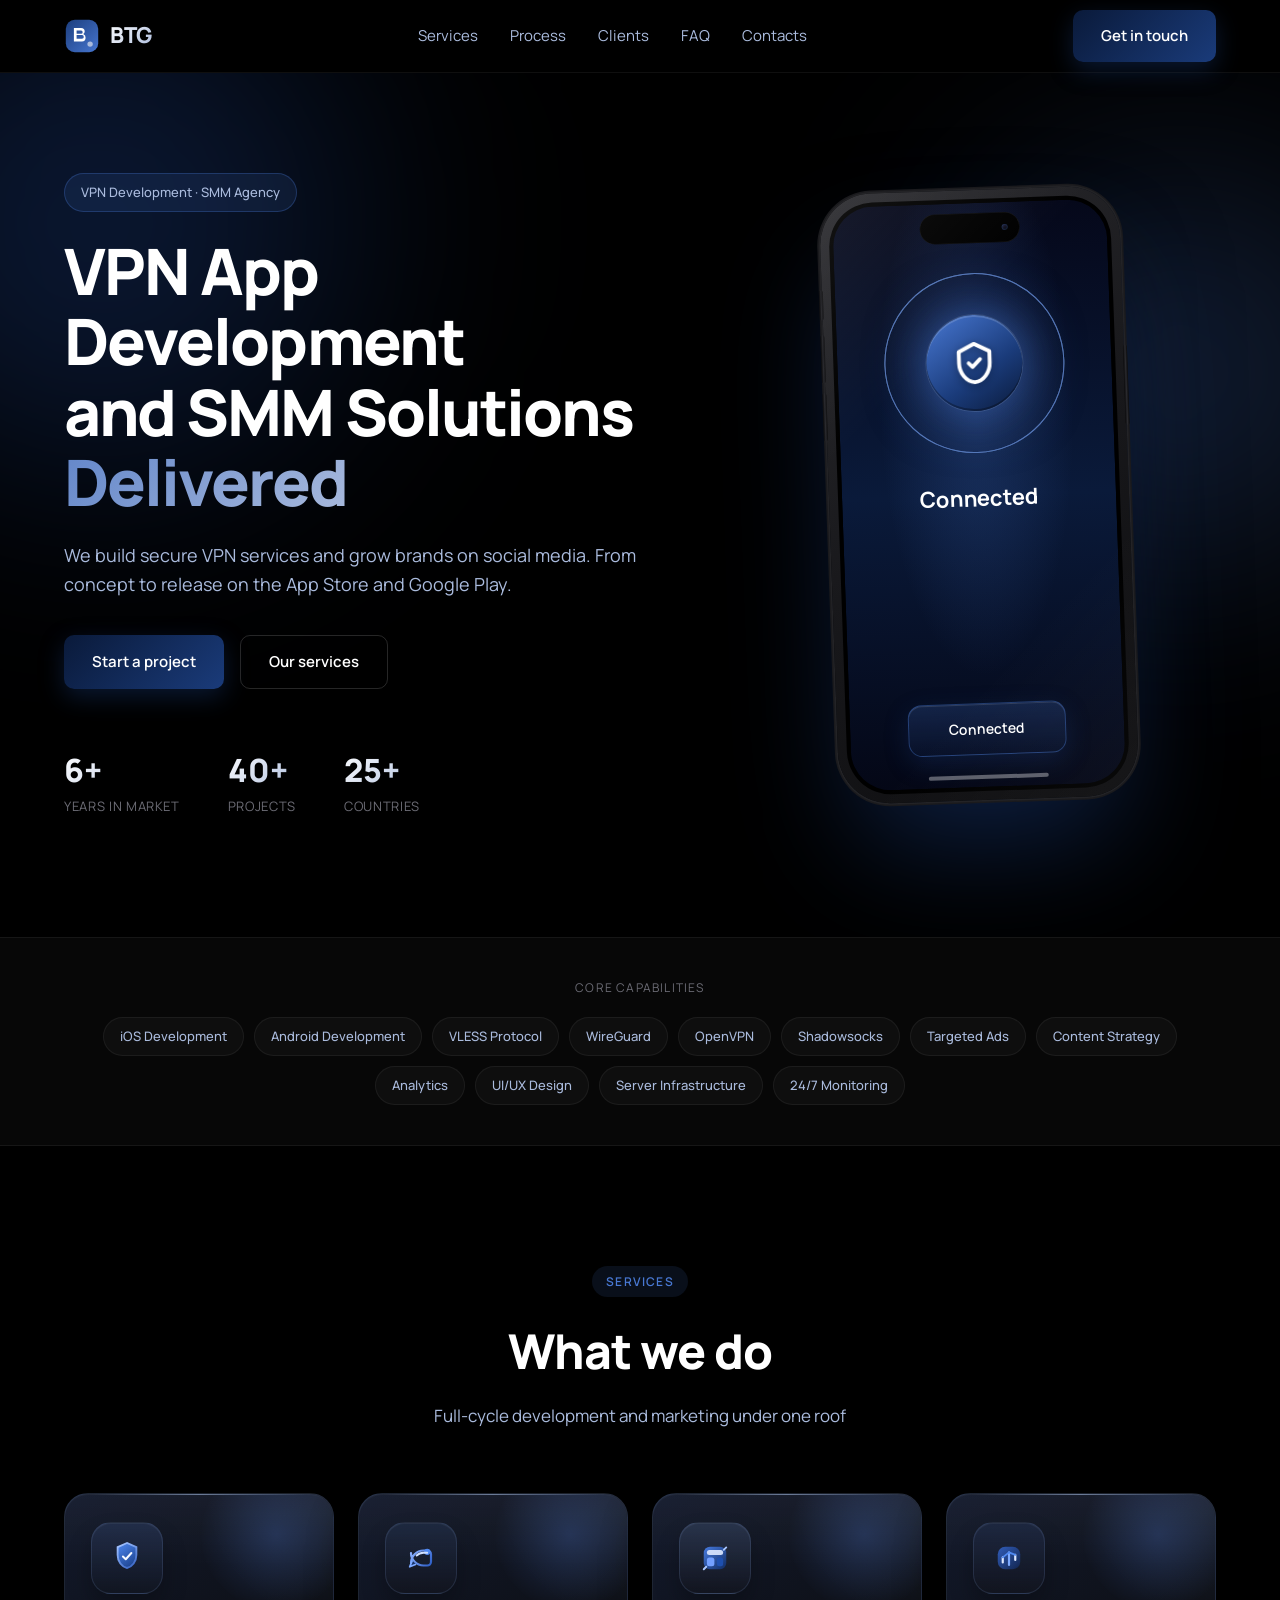
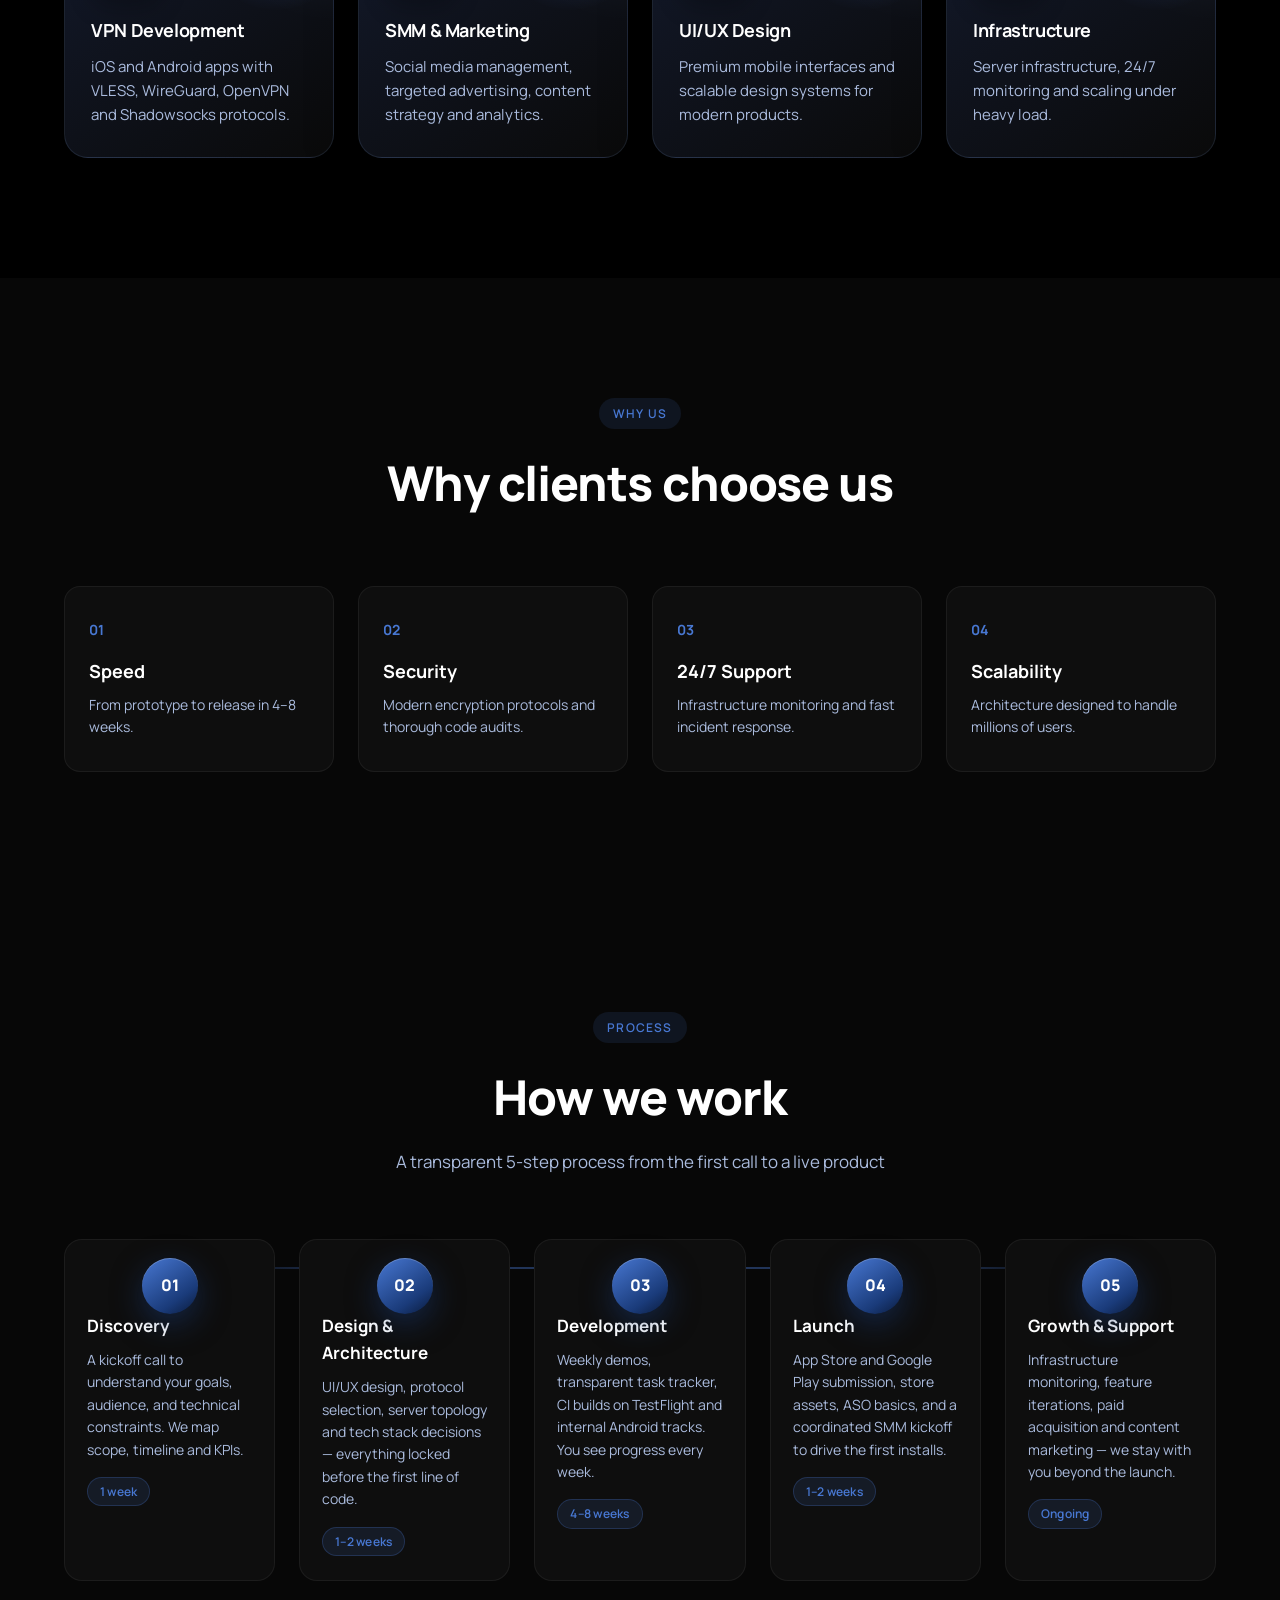
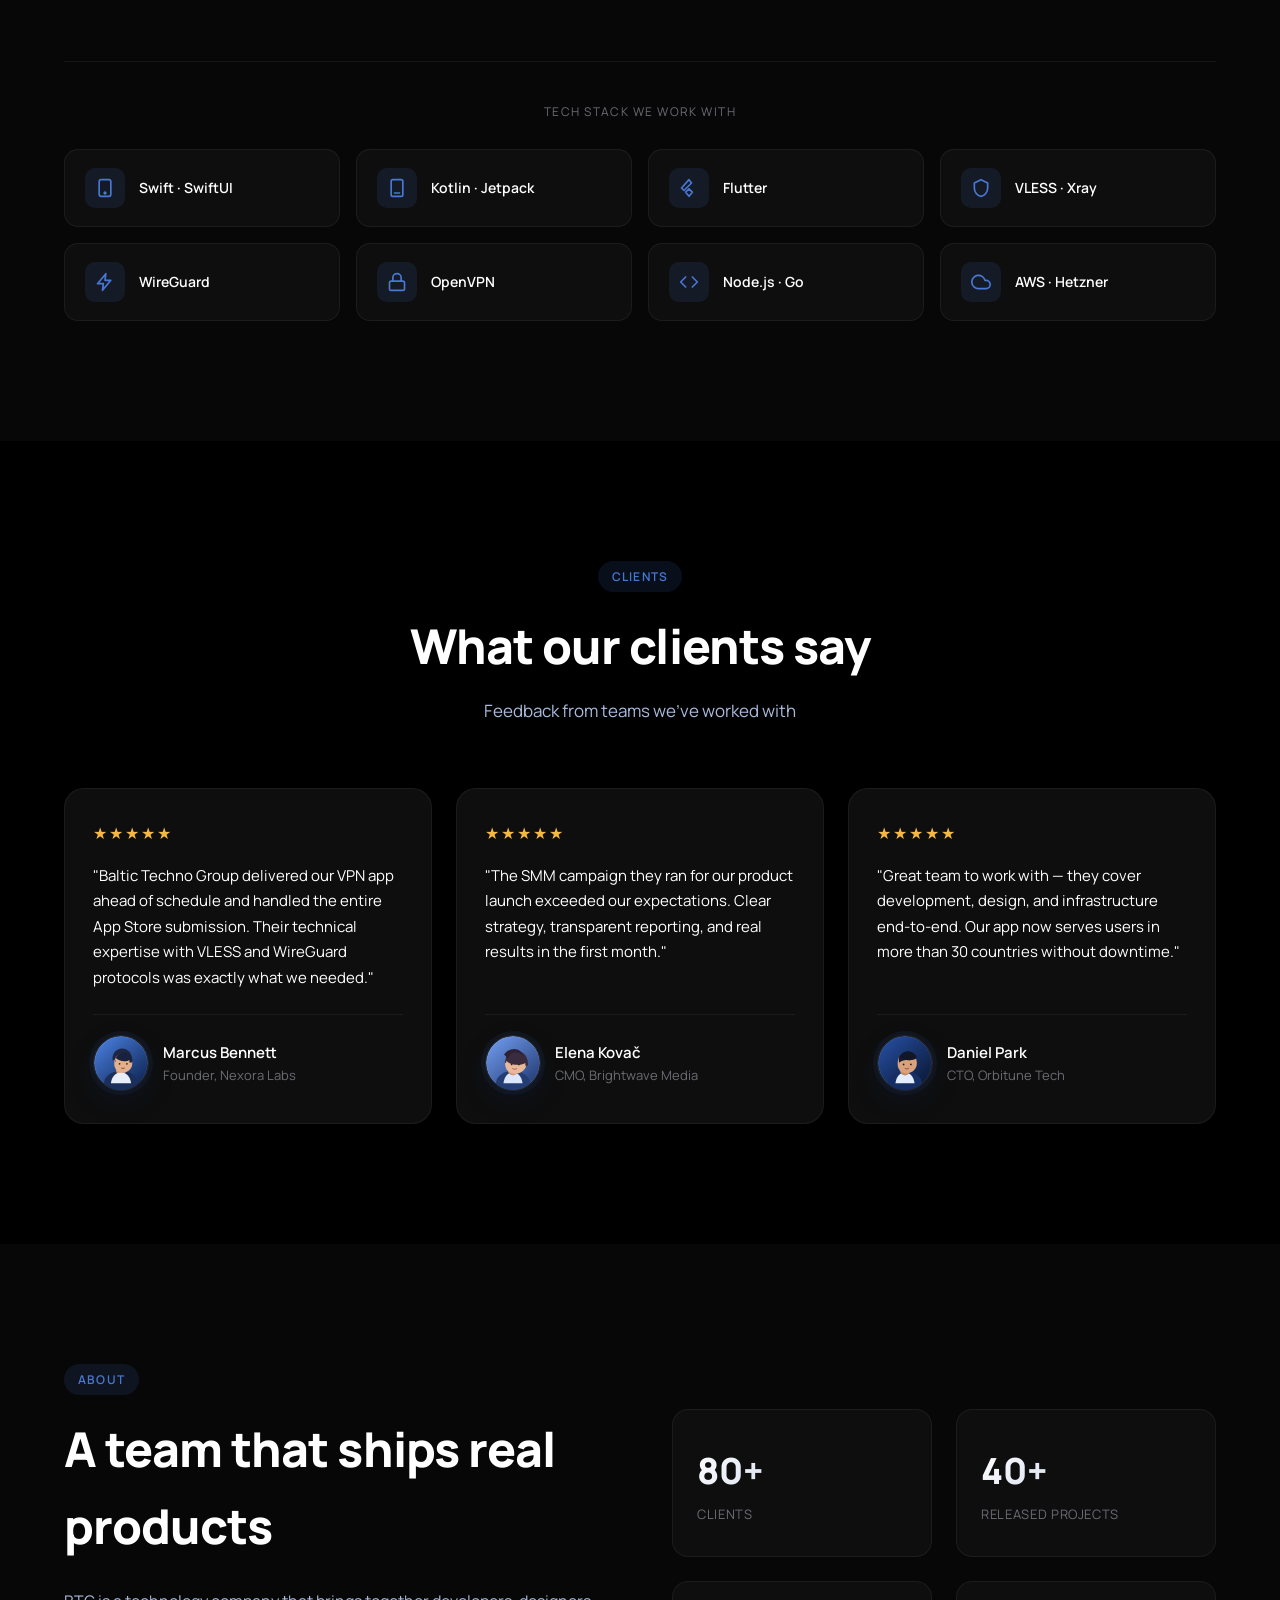
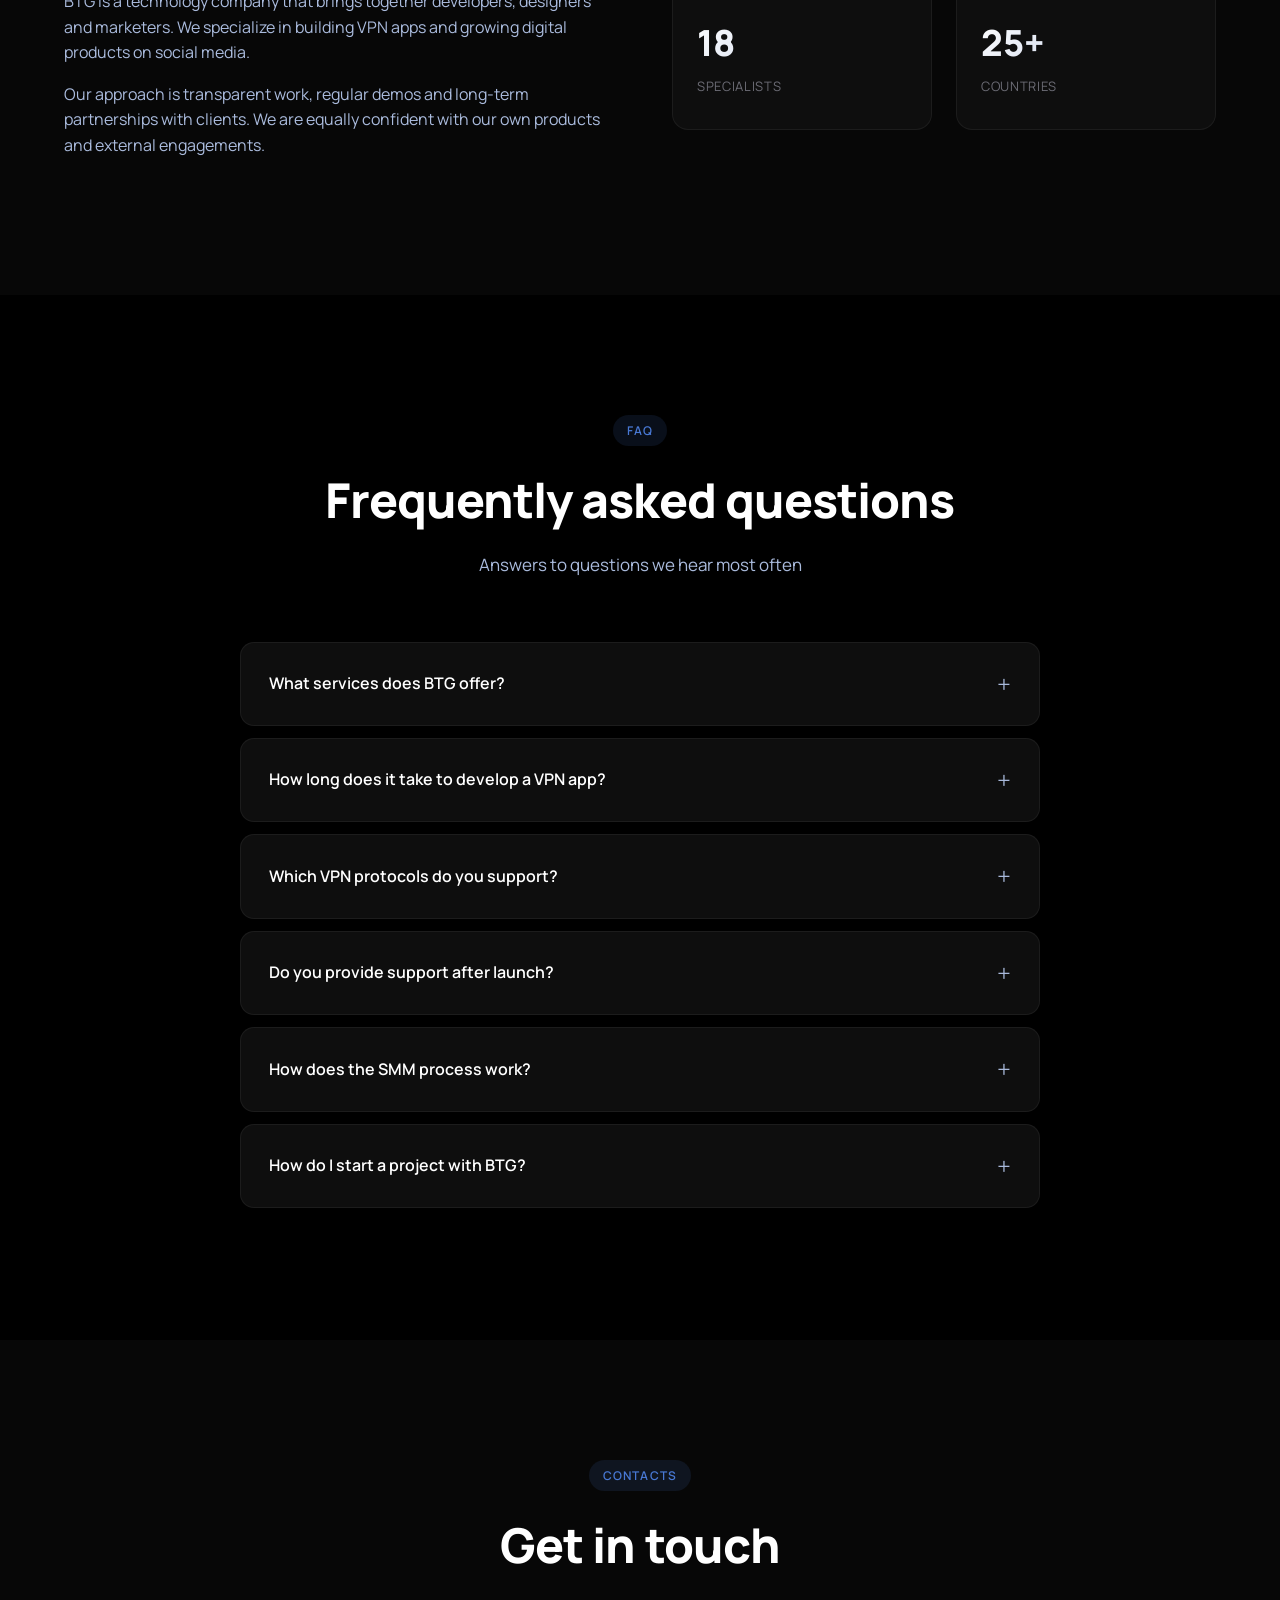
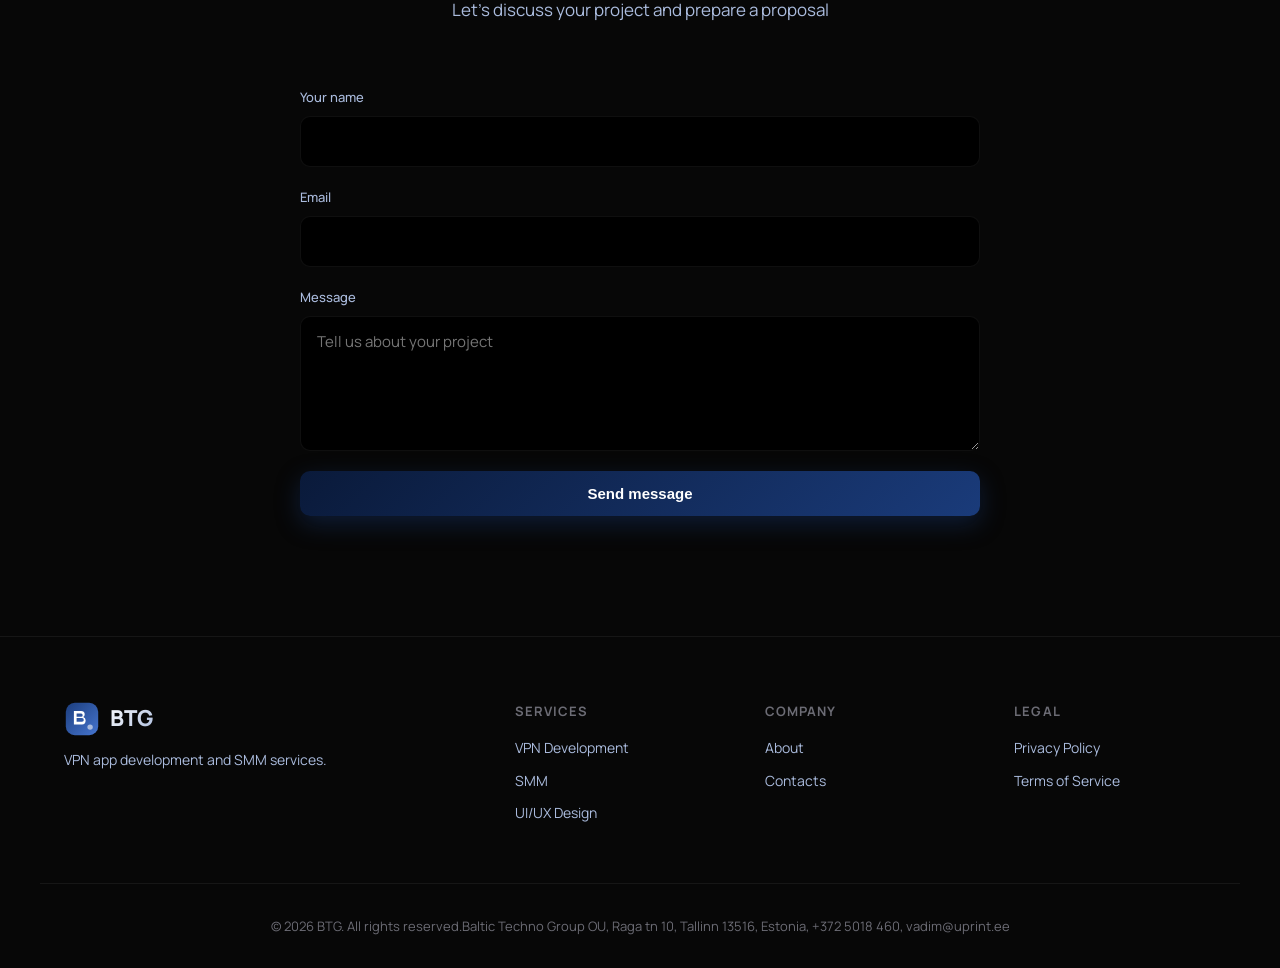
==== index.html @ 3e9b9224 "init" ====
<!DOCTYPE html>
<html lang="en">
<head>
  <meta charset="UTF-8" />
  <meta name="viewport" content="width=device-width, initial-scale=1.0" />
  <meta name="description" content="Baltic Techno Group — VPN app development for iOS and Android, SMM and social media marketing. Full-cycle development from idea to App Store release." />
  <meta name="keywords" content="Baltic Techno Group, BTG, VPN development, SMM agency, mobile apps, iOS, Android, social media marketing" />
  <meta property="og:title" content="Baltic Techno Group — VPN Development & SMM Agency" />
  <meta property="og:description" content="We build secure VPN apps and grow brands on social media." />
  <meta property="og:type" content="website" />
  <title>Baltic Techno Group — VPN Development & SMM Agency</title>
  <link rel="preconnect" href="https://fonts.googleapis.com" />
  <link rel="preconnect" href="https://fonts.gstatic.com" crossorigin />
  <link href="https://fonts.googleapis.com/css2?family=Manrope:wght@400;500;600;700;800&display=swap" rel="stylesheet" />
  <link rel="stylesheet" href="styles.css" />
  <link rel="icon" type="image/svg+xml" href="data:image/svg+xml,%3Csvg xmlns='http://www.w3.org/2000/svg' viewBox='0 0 40 40'%3E%3Cdefs%3E%3ClinearGradient id='g' x1='0' y1='0' x2='40' y2='40' gradientUnits='userSpaceOnUse'%3E%3Cstop offset='0' stop-color='%231A3B7A'/%3E%3Cstop offset='1' stop-color='%234878D3'/%3E%3C/linearGradient%3E%3C/defs%3E%3Crect x='2' y='2' width='36' height='36' rx='10' fill='url(%23g)'/%3E%3Cpath d='M11 11h8a4 4 0 0 1 4 4 3.5 3.5 0 0 1-1.6 2.9A4 4 0 0 1 24 22a4 4 0 0 1-4 4h-9V11zm3 3v3.5h5a1.75 1.75 0 0 0 0-3.5h-5zm0 6.5V23h6a2 2 0 0 0 0-4h-6z' fill='%23fff'/%3E%3Ccircle cx='29' cy='29' r='3' fill='%23AABBDD'/%3E%3C/svg%3E" />
</head>
<body>
  <header class="nav">
    <div class="container nav__inner">
      <a href="#" class="nav__logo">
        <svg class="logo" viewBox="0 0 40 40" fill="none" xmlns="http://www.w3.org/2000/svg">
          <defs>
            <linearGradient id="logoGrad" x1="0" y1="0" x2="40" y2="40" gradientUnits="userSpaceOnUse">
              <stop offset="0" stop-color="#1A3B7A"/>
              <stop offset="1" stop-color="#4878D3"/>
            </linearGradient>
          </defs>
          <rect x="2" y="2" width="36" height="36" rx="10" fill="url(#logoGrad)"/>
          <path d="M11 11h8a4 4 0 0 1 4 4 3.5 3.5 0 0 1-1.6 2.9A4 4 0 0 1 24 22a4 4 0 0 1-4 4h-9V11zm3 3v3.5h5a1.75 1.75 0 0 0 0-3.5h-5zm0 6.5V23h6a2 2 0 0 0 0-4h-6z" fill="#fff"/>
          <circle cx="29" cy="29" r="3" fill="#AABBDD"/>
        </svg>
        <span>BTG</span>
      </a>
      <nav class="nav__menu">
        <a href="#services">Services</a>
        <a href="#process">Process</a>
        <a href="#testimonials">Clients</a>
        <a href="#faq">FAQ</a>
        <a href="#contacts">Contacts</a>
      </nav>
      <a href="#contacts" class="btn btn--gradient nav__cta">Get in touch</a>
      <button class="nav__burger" aria-label="Menu">
        <span></span><span></span><span></span>
      </button>
    </div>
  </header>

  <main>
    <section class="hero">
      <div class="hero__glow hero__glow--1"></div>
      <div class="hero__glow hero__glow--2"></div>
      <div class="container hero__inner">
        <div class="hero__content">
          <div class="hero__badge">VPN Development &middot; SMM Agency</div>
          <h1 class="hero__title">
            VPN App Development<br />
            and SMM Solutions <span class="gradient-text">Delivered</span>
          </h1>
          <p class="hero__subtitle">
            We build secure VPN services and grow brands on social media.
            From concept to release on the App Store and Google Play.
          </p>
          <div class="hero__actions">
            <a href="#contacts" class="btn btn--gradient">Start a project</a>
            <a href="#services" class="btn btn--outline">Our services</a>
          </div>
          <div class="hero__stats">
            <div class="stat"><div class="stat__num">6+</div><div class="stat__label">years in market</div></div>
            <div class="stat"><div class="stat__num">40+</div><div class="stat__label">projects</div></div>
            <div class="stat"><div class="stat__num">25+</div><div class="stat__label">countries</div></div>
          </div>
        </div>
        <div class="hero__visual">
          <div class="phone">
            <span class="phone__side phone__side--mute"></span>
            <span class="phone__side phone__side--vol phone__side--vol1"></span>
            <span class="phone__side phone__side--vol phone__side--vol2"></span>
            <span class="phone__side phone__side--power"></span>
            <div class="phone__frame">
              <div class="phone__screen">
                <div class="phone__island"></div>
                <div class="phone__app">
                  <div class="phone__pulse">
                    <div class="pulse pulse--1"></div>
                    <div class="pulse pulse--2"></div>
                    <div class="pulse pulse--3"></div>
                    <div class="phone__shield">
                      <svg viewBox="0 0 24 24" fill="none" stroke="currentColor" stroke-width="2" stroke-linecap="round" stroke-linejoin="round">
                        <path d="M12 2L4 6v6c0 5 3.5 9.5 8 10 4.5-.5 8-5 8-10V6l-8-4z"/>
                        <path d="M9 12l2 2 4-4"/>
                      </svg>
                    </div>
                  </div>
                  <div class="phone__label">Connected</div>
                  <div class="phone__btn">Connected</div>
                </div>
                <div class="phone__home"></div>
              </div>
            </div>
          </div>
        </div>
      </div>
    </section>

    <section class="capabilities">
      <div class="container">
        <div class="capabilities__label">Core capabilities</div>
        <div class="capabilities__list">
          <span>iOS Development</span>
          <span>Android Development</span>
          <span>VLESS Protocol</span>
          <span>WireGuard</span>
          <span>OpenVPN</span>
          <span>Shadowsocks</span>
          <span>Targeted Ads</span>
          <span>Content Strategy</span>
          <span>Analytics</span>
          <span>UI/UX Design</span>
          <span>Server Infrastructure</span>
          <span>24/7 Monitoring</span>
        </div>
      </div>
    </section>

    <section class="section" id="services">
      <div class="container">
        <div class="section__head">
          <div class="section__tag">Services</div>
          <h2 class="section__title">What we do</h2>
          <p class="section__sub">Full-cycle development and marketing under one roof</p>
        </div>
        <div class="grid grid--4">
          <article class="card card--vpn">
            <div class="card__glow"></div>
            <div class="card__icon">
              <svg viewBox="0 0 64 64" fill="none" xmlns="http://www.w3.org/2000/svg" aria-hidden="true">
                <path d="M32 8L17 14.5V27c0 10.8 6.5 19.1 15 21 8.5-1.9 15-10.2 15-21V14.5L32 8Z" fill="url(#vpnFill)"/>
                <path d="M32 8L17 14.5V27c0 10.8 6.5 19.1 15 21 8.5-1.9 15-10.2 15-21V14.5L32 8Z" stroke="url(#vpnStroke)" stroke-width="3"/>
                <path d="M25.5 29.5L30 34l9-10" stroke="#F4F8FF" stroke-width="3.2" stroke-linecap="round" stroke-linejoin="round"/>
                <defs>
                  <linearGradient id="vpnFill" x1="17" y1="8" x2="47" y2="48" gradientUnits="userSpaceOnUse">
                    <stop stop-color="#4F89F2"/>
                    <stop offset="1" stop-color="#173B83"/>
                  </linearGradient>
                  <linearGradient id="vpnStroke" x1="20" y1="12" x2="44" y2="44" gradientUnits="userSpaceOnUse">
                    <stop stop-color="#9FC0FF"/>
                    <stop offset="1" stop-color="#3C68C6"/>
                  </linearGradient>
                </defs>
              </svg>
            </div>
            <h3 class="card__title">VPN Development</h3>
            <p class="card__text">iOS and Android apps with VLESS, WireGuard, OpenVPN and Shadowsocks protocols.</p>
          </article>
          <article class="card card--marketing">
            <div class="card__glow"></div>
            <div class="card__icon">
              <svg viewBox="0 0 64 64" fill="none" xmlns="http://www.w3.org/2000/svg" aria-hidden="true">
                <path d="M16 40C16 28.95 24.95 20 36 20H42C45.31 20 48 22.69 48 26V38C48 41.31 45.31 44 42 44H36C24.95 44 16 35.05 16 24" stroke="url(#marketingStroke)" stroke-width="3.5" stroke-linecap="round"/>
                <path d="M18 36L14 46L24 42" fill="#18356B"/>
                <path d="M18 36L14 46L24 42" stroke="#7CA9FF" stroke-width="3" stroke-linejoin="round"/>
                <circle cx="42" cy="22" r="5" fill="#4F89F2"/>
                <path d="M25 28C28 25 31.5 23.5 36 23.5H42" stroke="#CFE0FF" stroke-width="3" stroke-linecap="round"/>
                <defs>
                  <linearGradient id="marketingStroke" x1="18" y1="20" x2="49" y2="42" gradientUnits="userSpaceOnUse">
                    <stop stop-color="#8BB1FF"/>
                    <stop offset="1" stop-color="#2D5EC7"/>
                  </linearGradient>
                </defs>
              </svg>
            </div>
            <h3 class="card__title">SMM & Marketing</h3>
            <p class="card__text">Social media management, targeted advertising, content strategy and analytics.</p>
          </article>
          <article class="card card--design">
            <div class="card__glow"></div>
            <div class="card__icon">
              <svg viewBox="0 0 64 64" fill="none" xmlns="http://www.w3.org/2000/svg" aria-hidden="true">
                <rect x="14" y="14" width="36" height="36" rx="10" fill="url(#designFrame)"/>
                <rect x="19" y="19" width="26" height="8" rx="4" fill="#DDE8FF" fill-opacity="0.9"/>
                <rect x="19" y="31" width="12" height="14" rx="4" fill="#73A0FF"/>
                <rect x="35" y="31" width="10" height="14" rx="4" fill="#1E4FAE"/>
                <path d="M46 19L50 15" stroke="#A9C7FF" stroke-width="3" stroke-linecap="round"/>
                <path d="M14 50L18 46" stroke="#A9C7FF" stroke-width="3" stroke-linecap="round"/>
                <defs>
                  <linearGradient id="designFrame" x1="14" y1="14" x2="50" y2="50" gradientUnits="userSpaceOnUse">
                    <stop stop-color="#477BE0"/>
                    <stop offset="1" stop-color="#102B61"/>
                  </linearGradient>
                </defs>
              </svg>
            </div>
            <h3 class="card__title">UI/UX Design</h3>
            <p class="card__text">Premium mobile interfaces and scalable design systems for modern products.</p>
          </article>
          <article class="card card--infra">
            <div class="card__glow"></div>
            <div class="card__icon">
              <svg viewBox="0 0 64 64" fill="none" xmlns="http://www.w3.org/2000/svg" aria-hidden="true">
                <rect x="14" y="14" width="36" height="36" rx="12" fill="url(#infraBg)"/>
                <path d="M22 39V31" stroke="#DDE8FF" stroke-width="3.5" stroke-linecap="round"/>
                <path d="M32 43V23" stroke="#7CA9FF" stroke-width="3.5" stroke-linecap="round"/>
                <path d="M42 35V27" stroke="#DDE8FF" stroke-width="3.5" stroke-linecap="round"/>
                <path d="M22 31L32 23L42 27" stroke="#4F89F2" stroke-width="3" stroke-linecap="round" stroke-linejoin="round"/>
                <defs>
                  <linearGradient id="infraBg" x1="14" y1="14" x2="50" y2="50" gradientUnits="userSpaceOnUse">
                    <stop stop-color="#315DBA"/>
                    <stop offset="1" stop-color="#12254F"/>
                  </linearGradient>
                </defs>
              </svg>
            </div>
            <h3 class="card__title">Infrastructure</h3>
            <p class="card__text">Server infrastructure, 24/7 monitoring and scaling under heavy load.</p>
          </article>
        </div>
      </div>
    </section>

    <section class="section section--alt" id="features">
      <div class="container">
        <div class="section__head">
          <div class="section__tag">Why us</div>
          <h2 class="section__title">Why clients choose us</h2>
        </div>
        <div class="grid grid--4">
          <div class="feature">
            <div class="feature__num">01</div>
            <h4>Speed</h4>
            <p>From prototype to release in 4–8 weeks.</p>
          </div>
          <div class="feature">
            <div class="feature__num">02</div>
            <h4>Security</h4>
            <p>Modern encryption protocols and thorough code audits.</p>
          </div>
          <div class="feature">
            <div class="feature__num">03</div>
            <h4>24/7 Support</h4>
            <p>Infrastructure monitoring and fast incident response.</p>
          </div>
          <div class="feature">
            <div class="feature__num">04</div>
            <h4>Scalability</h4>
            <p>Architecture designed to handle millions of users.</p>
          </div>
        </div>
      </div>
    </section>

    <section class="section section--alt" id="process">
      <div class="container">
        <div class="section__head">
          <div class="section__tag">Process</div>
          <h2 class="section__title">How we work</h2>
          <p class="section__sub">A transparent 5-step process from the first call to a live product</p>
        </div>
        <div class="process">
          <div class="process__line"></div>
          <article class="step">
            <div class="step__num">01</div>
            <h4 class="step__title">Discovery</h4>
            <p class="step__text">A kickoff call to understand your goals, audience, and technical constraints. We map scope, timeline and KPIs.</p>
            <div class="step__meta">1 week</div>
          </article>
          <article class="step">
            <div class="step__num">02</div>
            <h4 class="step__title">Design &amp; Architecture</h4>
            <p class="step__text">UI/UX design, protocol selection, server topology and tech stack decisions — everything locked before the first line of code.</p>
            <div class="step__meta">1–2 weeks</div>
          </article>
          <article class="step">
            <div class="step__num">03</div>
            <h4 class="step__title">Development</h4>
            <p class="step__text">Weekly demos, transparent task tracker, CI builds on TestFlight and internal Android tracks. You see progress every week.</p>
            <div class="step__meta">4–8 weeks</div>
          </article>
          <article class="step">
            <div class="step__num">04</div>
            <h4 class="step__title">Launch</h4>
            <p class="step__text">App Store and Google Play submission, store assets, ASO basics, and a coordinated SMM kickoff to drive the first installs.</p>
            <div class="step__meta">1–2 weeks</div>
          </article>
          <article class="step">
            <div class="step__num">05</div>
            <h4 class="step__title">Growth &amp; Support</h4>
            <p class="step__text">Infrastructure monitoring, feature iterations, paid acquisition and content marketing — we stay with you beyond the launch.</p>
            <div class="step__meta">Ongoing</div>
          </article>
        </div>

        <div class="stack">
          <div class="stack__label">Tech stack we work with</div>
          <div class="stack__grid">
            <div class="stack__item">
              <div class="stack__ico"><svg viewBox="0 0 24 24" fill="none" stroke="currentColor" stroke-width="2" stroke-linecap="round" stroke-linejoin="round"><rect x="5" y="2" width="14" height="20" rx="2.5"/><circle cx="12" cy="18" r="1"/></svg></div>
              <span>Swift · SwiftUI</span>
            </div>
            <div class="stack__item">
              <div class="stack__ico"><svg viewBox="0 0 24 24" fill="none" stroke="currentColor" stroke-width="2" stroke-linecap="round" stroke-linejoin="round"><path d="M7 2h10a2 2 0 0 1 2 2v16a2 2 0 0 1-2 2H7a2 2 0 0 1-2-2V4a2 2 0 0 1 2-2z"/><path d="M9 18h6"/></svg></div>
              <span>Kotlin · Jetpack</span>
            </div>
            <div class="stack__item">
              <div class="stack__ico"><svg viewBox="0 0 24 24" fill="none" stroke="currentColor" stroke-width="2" stroke-linecap="round" stroke-linejoin="round"><polygon points="12 2 3 12 6 15 15 6 12 2"/><polygon points="8 17 12 13 16 17 12 22 8 17"/></svg></div>
              <span>Flutter</span>
            </div>
            <div class="stack__item">
              <div class="stack__ico"><svg viewBox="0 0 24 24" fill="none" stroke="currentColor" stroke-width="2" stroke-linecap="round" stroke-linejoin="round"><path d="M12 2L4 6v6c0 5 3.5 9.5 8 10 4.5-.5 8-5 8-10V6l-8-4z"/></svg></div>
              <span>VLESS · Xray</span>
            </div>
            <div class="stack__item">
              <div class="stack__ico"><svg viewBox="0 0 24 24" fill="none" stroke="currentColor" stroke-width="2" stroke-linecap="round" stroke-linejoin="round"><path d="M13 2L3 14h7l-1 8 10-12h-7l1-8z"/></svg></div>
              <span>WireGuard</span>
            </div>
            <div class="stack__item">
              <div class="stack__ico"><svg viewBox="0 0 24 24" fill="none" stroke="currentColor" stroke-width="2" stroke-linecap="round" stroke-linejoin="round"><rect x="3" y="11" width="18" height="11" rx="2"/><path d="M7 11V7a5 5 0 0 1 10 0v4"/></svg></div>
              <span>OpenVPN</span>
            </div>
            <div class="stack__item">
              <div class="stack__ico"><svg viewBox="0 0 24 24" fill="none" stroke="currentColor" stroke-width="2" stroke-linecap="round" stroke-linejoin="round"><polyline points="16 18 22 12 16 6"/><polyline points="8 6 2 12 8 18"/></svg></div>
              <span>Node.js · Go</span>
            </div>
            <div class="stack__item">
              <div class="stack__ico"><svg viewBox="0 0 24 24" fill="none" stroke="currentColor" stroke-width="2" stroke-linecap="round" stroke-linejoin="round"><path d="M18 10h-1.26A8 8 0 1 0 9 20h9a5 5 0 0 0 0-10z"/></svg></div>
              <span>AWS · Hetzner</span>
            </div>
          </div>
        </div>
      </div>
    </section>

    <section class="section" id="testimonials">
      <div class="container">
        <div class="section__head">
          <div class="section__tag">Clients</div>
          <h2 class="section__title">What our clients say</h2>
          <p class="section__sub">Feedback from teams we've worked with</p>
        </div>
        <div class="grid grid--3">
          <article class="quote">
            <div class="quote__stars">★★★★★</div>
            <p class="quote__text">"Baltic Techno Group delivered our VPN app ahead of schedule and handled the entire App Store submission. Their technical expertise with VLESS and WireGuard protocols was exactly what we needed."</p>
            <div class="quote__author">
              <img class="quote__avatar" src="assets/avatars/marcus-bennett.svg" alt="Marcus Bennett" />
              <div>
                <div class="quote__name">Marcus Bennett</div>
                <div class="quote__role">Founder, Nexora Labs</div>
              </div>
            </div>
          </article>
          <article class="quote">
            <div class="quote__stars">★★★★★</div>
            <p class="quote__text">"The SMM campaign they ran for our product launch exceeded our expectations. Clear strategy, transparent reporting, and real results in the first month."</p>
            <div class="quote__author">
              <img class="quote__avatar" src="assets/avatars/elena-kovac.svg" alt="Elena Kovač" />
              <div>
                <div class="quote__name">Elena Kovač</div>
                <div class="quote__role">CMO, Brightwave Media</div>
              </div>
            </div>
          </article>
          <article class="quote">
            <div class="quote__stars">★★★★★</div>
            <p class="quote__text">"Great team to work with — they cover development, design, and infrastructure end-to-end. Our app now serves users in more than 30 countries without downtime."</p>
            <div class="quote__author">
              <img class="quote__avatar" src="assets/avatars/daniel-park.svg" alt="Daniel Park" />
              <div>
                <div class="quote__name">Daniel Park</div>
                <div class="quote__role">CTO, Orbitune Tech</div>
              </div>
            </div>
          </article>
        </div>
      </div>
    </section>

    <section class="section section--alt" id="about">
      <div class="container about">
        <div class="about__text">
          <div class="section__tag">About</div>
          <h2 class="section__title">A team that ships real products</h2>
          <p>
            BTG is a technology company that brings together developers,
            designers and marketers. We specialize in building VPN apps and
            growing digital products on social media.
          </p>
          <p>
            Our approach is transparent work, regular demos and long-term
            partnerships with clients. We are equally confident with our own
            products and external engagements.
          </p>
        </div>
        <div class="about__numbers">
          <div class="stat stat--lg"><div class="stat__num">80+</div><div class="stat__label">clients</div></div>
          <div class="stat stat--lg"><div class="stat__num">40+</div><div class="stat__label">released projects</div></div>
          <div class="stat stat--lg"><div class="stat__num">18</div><div class="stat__label">specialists</div></div>
          <div class="stat stat--lg"><div class="stat__num">25+</div><div class="stat__label">countries</div></div>
        </div>
      </div>
    </section>

    <section class="section" id="faq">
      <div class="container">
        <div class="section__head">
          <div class="section__tag">FAQ</div>
          <h2 class="section__title">Frequently asked questions</h2>
          <p class="section__sub">Answers to questions we hear most often</p>
        </div>
        <div class="faq">
          <details class="faq__item">
            <summary>What services does BTG offer?</summary>
            <p>We provide end-to-end VPN application development for iOS and Android, social media marketing and advertising, UI/UX design, and server infrastructure management. We can handle a single service or the full product lifecycle.</p>
          </details>
          <details class="faq__item">
            <summary>How long does it take to develop a VPN app?</summary>
            <p>A typical MVP takes 4–6 weeks from kickoff to App Store submission. A full-featured product with multiple protocols, custom UI, and server infrastructure usually takes 8–12 weeks.</p>
          </details>
          <details class="faq__item">
            <summary>Which VPN protocols do you support?</summary>
            <p>We build apps with VLESS, WireGuard, OpenVPN, and Shadowsocks. We can also integrate custom protocols or hybrid setups based on your product requirements.</p>
          </details>
          <details class="faq__item">
            <summary>Do you provide support after launch?</summary>
            <p>Yes. Every package includes a post-launch support period. For long-term engagements we offer 24/7 infrastructure monitoring, feature development, and SLA-backed priority support.</p>
          </details>
          <details class="faq__item">
            <summary>How does the SMM process work?</summary>
            <p>We start with an audit and strategy, then move to content production, targeted advertising, and monthly reporting. You'll get a clear roadmap and measurable KPIs from day one.</p>
          </details>
          <details class="faq__item">
            <summary>How do I start a project with BTG?</summary>
            <p>Send us a message through the contact form below or email us directly. We'll schedule a short discovery call, prepare a proposal, and outline a clear timeline and pricing.</p>
          </details>
        </div>
      </div>
    </section>

    <section class="section section--alt" id="contacts">
      <div class="container">
        <div class="section__head">
          <div class="section__tag">Contacts</div>
          <h2 class="section__title">Get in touch</h2>
          <p class="section__sub">Let's discuss your project and prepare a proposal</p>
        </div>
        <div class="contacts contacts--single">
          <form class="contacts__form" action="https://formsubmit.co/u9920651903@gmail.com" method="POST">
            <input type="hidden" name="_subject" value="New inquiry from BTG website" />
            <input type="hidden" name="_captcha" value="false" />
            <label>
              <span>Your name</span>
              <input type="text" name="name" required />
            </label>
            <label>
              <span>Email</span>
              <input type="email" name="email" required />
            </label>
            <label>
              <span>Message</span>
              <textarea name="message" rows="5" required placeholder="Tell us about your project"></textarea>
            </label>
            <button type="submit" class="btn btn--gradient btn--block">Send message</button>
          </form>
        </div>
      </div>
    </section>
  </main>

  <footer class="footer">
    <div class="container footer__inner">
      <div class="footer__brand">
        <div class="footer__logo">
          <svg class="logo" viewBox="0 0 40 40" fill="none" xmlns="http://www.w3.org/2000/svg">
            <defs>
              <linearGradient id="logoGradF" x1="0" y1="0" x2="40" y2="40" gradientUnits="userSpaceOnUse">
                <stop offset="0" stop-color="#1A3B7A"/>
                <stop offset="1" stop-color="#4878D3"/>
              </linearGradient>
            </defs>
            <rect x="2" y="2" width="36" height="36" rx="10" fill="url(#logoGradF)"/>
            <path d="M11 11h8a4 4 0 0 1 4 4 3.5 3.5 0 0 1-1.6 2.9A4 4 0 0 1 24 22a4 4 0 0 1-4 4h-9V11zm3 3v3.5h5a1.75 1.75 0 0 0 0-3.5h-5zm0 6.5V23h6a2 2 0 0 0 0-4h-6z" fill="#fff"/>
            <circle cx="29" cy="29" r="3" fill="#AABBDD"/>
          </svg>
          <span>BTG</span>
        </div>
        <p>VPN app development and SMM services.</p>
      </div>
      <div class="footer__col">
        <h5>Services</h5>
        <a href="#services">VPN Development</a>
        <a href="#services">SMM</a>
        <a href="#services">UI/UX Design</a>
      </div>
      <div class="footer__col">
        <h5>Company</h5>
        <a href="#about">About</a>
        <a href="#contacts">Contacts</a>
      </div>
      <div class="footer__col">
        <h5>Legal</h5>
        <a href="privacy.html">Privacy Policy</a>
        <a href="terms.html">Terms of Service</a>
      </div>
    </div>
    <div class="container footer__bottom">
      <div>© 2026 BTG. All rights reserved.</div>
      <div>Baltic Techno Group OU, Raga tn 10, Tallinn 13516, Estonia, +372 5018 460, vadim@uprint.ee</div>
    </div>
  </footer>

  <script src="script.js"></script>
</body>
</html>
---- styles.css ----
* { box-sizing: border-box; margin: 0; padding: 0; }

:root {
  --bg: #000000;
  --bg-card: #0E0E0E;
  --bg-alt: #070707;
  --bg-elev: #252527;
  --icon-bg: #2D2D2F;
  --border: rgba(255, 255, 255, 0.06);
  --text: #ffffff;
  --text-sec: #AABBDD;
  --text-mut: #6C6C75;
  --accent: #4878D3;
  --pulse: rgba(97, 133, 201, 1);
  --grad-from: #0A1A3A;
  --grad-to: #1A3B7A;
  --gradient: linear-gradient(135deg, #0A1A3A 0%, #1A3B7A 100%);
}

html { scroll-behavior: smooth; }

body {
  font-family: 'Manrope', -apple-system, BlinkMacSystemFont, 'SF Pro Display', sans-serif;
  background: var(--bg);
  color: var(--text);
  line-height: 1.6;
  -webkit-font-smoothing: antialiased;
  overflow-x: hidden;
}

.container {
  max-width: 1200px;
  margin: 0 auto;
  padding: 0 24px;
}

a { color: inherit; text-decoration: none; }

.gradient-text {
  background: linear-gradient(135deg, #6185C9, #AABBDD);
  -webkit-background-clip: text;
  background-clip: text;
  color: transparent;
}

.btn {
  display: inline-flex;
  align-items: center;
  justify-content: center;
  padding: 14px 28px;
  border-radius: 10px;
  font-weight: 600;
  font-size: 15px;
  border: none;
  cursor: pointer;
  transition: transform .2s ease, box-shadow .2s ease;
  white-space: nowrap;
}
.btn--gradient {
  background: var(--gradient);
  color: #fff;
  box-shadow: 0 8px 24px rgba(26, 59, 122, 0.4);
}
.btn--gradient:hover {
  transform: translateY(-1px);
  box-shadow: 0 12px 32px rgba(26, 59, 122, 0.6);
}
.btn--outline {
  background: transparent;
  color: var(--text);
  border: 1px solid rgba(255, 255, 255, 0.15);
}
.btn--outline:hover { border-color: var(--accent); }
.btn--block { width: 100%; }

/* NAV */
.nav {
  position: sticky;
  top: 0;
  z-index: 100;
  background: rgba(0, 0, 0, 0.7);
  backdrop-filter: blur(20px);
  -webkit-backdrop-filter: blur(20px);
  border-bottom: 1px solid var(--border);
}
.nav__inner {
  display: flex;
  align-items: center;
  justify-content: space-between;
  height: 72px;
}
.nav__logo {
  display: inline-flex;
  align-items: center;
  gap: 10px;
  font-size: 22px;
  font-weight: 800;
  letter-spacing: -0.02em;
  color: #fff;
}
.nav__logo span {
  background: linear-gradient(135deg, #ffffff, #AABBDD);
  -webkit-background-clip: text;
  background-clip: text;
  color: transparent;
}
.logo { width: 36px; height: 36px; display: block; }
.nav__menu { display: flex; gap: 32px; }
.nav__menu a {
  font-size: 15px;
  color: var(--text-sec);
  transition: color .2s;
}
.nav__menu a:hover { color: var(--text); }
.nav__burger { display: none; background: none; border: none; flex-direction: column; gap: 5px; cursor: pointer; }
.nav__burger span { width: 24px; height: 2px; background: #fff; border-radius: 2px; }

/* HERO */
.hero {
  position: relative;
  padding: 100px 0 120px;
  overflow: hidden;
}
.hero__glow {
  position: absolute;
  border-radius: 50%;
  filter: blur(120px);
  pointer-events: none;
}
.hero__glow--1 {
  width: 500px; height: 500px;
  background: rgba(26, 59, 122, 0.4);
  top: -100px; left: -150px;
}
.hero__glow--2 {
  width: 400px; height: 400px;
  background: rgba(72, 120, 211, 0.25);
  top: 100px; right: -100px;
}
.hero__inner {
  position: relative;
  display: grid;
  grid-template-columns: 1.3fr 1fr;
  gap: 60px;
  align-items: center;
}
.hero__badge {
  display: inline-block;
  padding: 8px 16px;
  border-radius: 999px;
  background: rgba(72, 120, 211, 0.12);
  border: 1px solid rgba(72, 120, 211, 0.3);
  color: var(--text-sec);
  font-size: 13px;
  font-weight: 500;
  margin-bottom: 24px;
}
.hero__title {
  font-size: clamp(36px, 5vw, 64px);
  font-weight: 800;
  line-height: 1.1;
  letter-spacing: -0.03em;
  margin-bottom: 24px;
}
.hero__subtitle {
  font-size: 18px;
  color: var(--text-sec);
  max-width: 580px;
  margin-bottom: 36px;
}
.hero__actions {
  display: flex;
  gap: 16px;
  flex-wrap: wrap;
  margin-bottom: 56px;
}
.hero__stats {
  display: flex;
  gap: 48px;
}
.stat__num {
  font-size: 32px;
  font-weight: 800;
  background: linear-gradient(135deg, #fff, #AABBDD);
  -webkit-background-clip: text;
  background-clip: text;
  color: transparent;
}
.stat__label {
  font-size: 13px;
  color: var(--text-mut);
  text-transform: uppercase;
  letter-spacing: 0.05em;
}

/* PHONE MOCKUP */
.hero__visual { display: flex; justify-content: center; perspective: 1600px; }
.phone {
  width: 300px;
  height: 610px;
  position: relative;
  border-radius: 52px;
  background: linear-gradient(145deg, #2a2a2e 0%, #18181b 50%, #0d0d0f 100%);
  padding: 9px;
  box-shadow:
    0 0 0 1.5px rgba(255, 255, 255, 0.04),
    0 0 0 3px #1a1a1d,
    0 60px 120px -20px rgba(26, 59, 122, 0.55),
    0 40px 80px -20px rgba(0, 0, 0, 0.8);
  transform: rotate(-2deg);
}
.phone::before {
  content: '';
  position: absolute;
  inset: 0;
  border-radius: 52px;
  background: linear-gradient(135deg, rgba(255, 255, 255, 0.08) 0%, transparent 30%, transparent 70%, rgba(255, 255, 255, 0.04) 100%);
  pointer-events: none;
  z-index: 2;
}
.phone__side {
  position: absolute;
  background: linear-gradient(90deg, #0a0a0c, #2a2a2e 50%, #0a0a0c);
  border-radius: 2px;
  z-index: 0;
}
.phone__side--mute { left: -3px; top: 95px; width: 4px; height: 30px; }
.phone__side--vol { left: -3px; width: 4px; height: 48px; }
.phone__side--vol1 { top: 140px; }
.phone__side--vol2 { top: 198px; }
.phone__side--power { right: -3px; top: 160px; width: 4px; height: 80px; }

.phone__frame {
  width: 100%;
  height: 100%;
  border-radius: 44px;
  background: #000;
  padding: 4px;
  position: relative;
  z-index: 1;
}
.phone__screen {
  width: 100%;
  height: 100%;
  background:
    radial-gradient(ellipse at 50% 35%, rgba(72, 120, 211, 0.25) 0%, transparent 50%),
    linear-gradient(180deg, #05081a 0%, #0A1A3A 50%, #040716 100%);
  border-radius: 40px;
  display: flex;
  flex-direction: column;
  align-items: center;
  position: relative;
  overflow: hidden;
}
.phone__island {
  position: absolute;
  top: 10px;
  left: 50%;
  transform: translateX(-50%);
  width: 100px;
  height: 30px;
  background: #000;
  border-radius: 20px;
  z-index: 3;
  box-shadow: inset 0 0 0 0.5px rgba(255, 255, 255, 0.08);
}
.phone__island::after {
  content: '';
  position: absolute;
  right: 12px;
  top: 50%;
  transform: translateY(-50%);
  width: 6px;
  height: 6px;
  border-radius: 50%;
  background: radial-gradient(circle at 30% 30%, #1a1a2e, #000);
  box-shadow: inset 0 0 2px rgba(72, 120, 211, 0.6);
}
.phone__statusbar {
  display: flex;
  justify-content: space-between;
  align-items: center;
  width: 100%;
  padding: 16px 28px 0;
  color: #fff;
  font-size: 13px;
  font-weight: 600;
  z-index: 2;
}
.phone__time { letter-spacing: 0.02em; }
.phone__icons {
  display: flex;
  align-items: center;
  gap: 6px;
  color: #fff;
}
.phone__icons svg { display: block; }
.phone__icons svg:nth-child(1) { width: 16px; height: 11px; }
.phone__icons svg:nth-child(2) { width: 14px; height: 11px; }
.phone__icons svg:nth-child(3) { width: 24px; height: 11px; }

.phone__app {
  flex: 1;
  width: 100%;
  display: flex;
  flex-direction: column;
  align-items: center;
  justify-content: center;
  padding: 70px 28px 32px;
}
.phone__app-header {
  display: flex;
  justify-content: space-between;
  align-items: center;
  width: 100%;
  margin-bottom: 28px;
}
.phone__app-brand {
  font-size: 16px;
  font-weight: 700;
  background: linear-gradient(135deg, #fff, #AABBDD);
  -webkit-background-clip: text;
  background-clip: text;
  color: transparent;
}
.phone__app-menu {
  display: flex;
  flex-direction: column;
  gap: 3px;
}
.phone__app-menu span {
  width: 16px;
  height: 1.5px;
  background: rgba(255, 255, 255, 0.5);
  border-radius: 1px;
}
.phone__pulse {
  position: relative;
  width: 180px;
  height: 180px;
  display: flex;
  align-items: center;
  justify-content: center;
  margin-bottom: 28px;
}
.phone__pulse::before {
  content: '';
  position: absolute;
  width: 140px;
  height: 140px;
  border-radius: 50%;
  background: radial-gradient(circle, rgba(72, 120, 211, 0.25) 0%, transparent 70%);
  filter: blur(10px);
}
.pulse {
  position: absolute;
  border-radius: 50%;
  border: 1.5px solid rgba(97, 133, 201, 0.5);
  animation: pulse 2.8s ease-out infinite;
}
.pulse--1 { width: 100%; height: 100%; animation-delay: 0s; }
.pulse--2 { width: 100%; height: 100%; animation-delay: 0.9s; }
.pulse--3 { width: 100%; height: 100%; animation-delay: 1.8s; }
@keyframes pulse {
  0% { transform: scale(0.55); opacity: 1; }
  100% { transform: scale(1.25); opacity: 0; }
}
.phone__shield {
  position: relative;
  width: 96px;
  height: 96px;
  background: linear-gradient(145deg, #4878D3 0%, #1A3B7A 60%, #0A1A3A 100%);
  border-radius: 50%;
  display: flex;
  align-items: center;
  justify-content: center;
  color: #fff;
  box-shadow:
    0 0 60px rgba(72, 120, 211, 0.6),
    0 0 0 1px rgba(255, 255, 255, 0.12),
    inset 0 2px 0 rgba(255, 255, 255, 0.15),
    inset 0 -2px 0 rgba(0, 0, 0, 0.3);
}
.phone__shield svg { width: 46px; height: 46px; filter: drop-shadow(0 2px 4px rgba(0, 0, 0, 0.4)); }
.phone__label {
  font-size: 22px;
  font-weight: 700;
  color: #fff;
  margin-bottom: 20px;
  letter-spacing: -0.01em;
}
.phone__btn {
  margin-top: auto;
  padding: 14px 40px;
  border-radius: 14px;
  background: linear-gradient(180deg, rgba(72, 120, 211, 0.22) 0%, rgba(26, 59, 122, 0.15) 100%);
  border: 1px solid rgba(72, 120, 211, 0.4);
  font-size: 14px;
  font-weight: 600;
  color: #fff;
  box-shadow: 0 8px 24px rgba(26, 59, 122, 0.3), inset 0 1px 0 rgba(255, 255, 255, 0.12);
}
.phone__home {
  position: absolute;
  bottom: 8px;
  left: 50%;
  transform: translateX(-50%);
  width: 120px;
  height: 4px;
  border-radius: 2px;
  background: rgba(255, 255, 255, 0.35);
}

/* CAPABILITIES STRIP */
.capabilities {
  padding: 40px 0;
  border-top: 1px solid var(--border);
  border-bottom: 1px solid var(--border);
  background: var(--bg-alt);
}
.capabilities__label {
  font-size: 12px;
  text-transform: uppercase;
  letter-spacing: 0.1em;
  color: var(--text-mut);
  text-align: center;
  margin-bottom: 20px;
}
.capabilities__list {
  display: flex;
  flex-wrap: wrap;
  justify-content: center;
  gap: 10px;
}
.capabilities__list span {
  padding: 8px 16px;
  border-radius: 999px;
  background: var(--bg-card);
  border: 1px solid var(--border);
  color: var(--text-sec);
  font-size: 13px;
  font-weight: 500;
  transition: all .2s;
}
.capabilities__list span:hover {
  border-color: rgba(72, 120, 211, 0.4);
  color: var(--text);
}

/* PROCESS */
.process {
  position: relative;
  display: grid;
  grid-template-columns: repeat(5, 1fr);
  gap: 24px;
  margin-bottom: 80px;
}
.process__line {
  position: absolute;
  top: 28px;
  left: 10%;
  right: 10%;
  height: 2px;
  background: linear-gradient(90deg, transparent, rgba(72, 120, 211, 0.4) 20%, rgba(72, 120, 211, 0.4) 80%, transparent);
  z-index: 0;
}
.step {
  position: relative;
  background: var(--bg-card);
  border: 1px solid var(--border);
  border-radius: 18px;
  padding: 72px 22px 24px;
  text-align: left;
  transition: transform .2s ease, border-color .2s ease;
}
.step:hover {
  transform: translateY(-4px);
  border-color: rgba(72, 120, 211, 0.35);
}
.step__num {
  position: absolute;
  top: 18px;
  left: 50%;
  transform: translateX(-50%);
  width: 56px;
  height: 56px;
  border-radius: 50%;
  background: linear-gradient(145deg, #4878D3 0%, #1A3B7A 70%, #0A1A3A 100%);
  color: #fff;
  display: flex;
  align-items: center;
  justify-content: center;
  font-size: 16px;
  font-weight: 800;
  box-shadow: 0 10px 30px rgba(26, 59, 122, 0.5), inset 0 1px 0 rgba(255, 255, 255, 0.2);
  z-index: 1;
}
.step__title {
  font-size: 17px;
  font-weight: 700;
  margin-bottom: 10px;
  color: var(--text);
}
.step__text {
  font-size: 14px;
  color: var(--text-sec);
  line-height: 1.6;
  margin-bottom: 16px;
}
.step__meta {
  display: inline-block;
  padding: 4px 12px;
  border-radius: 999px;
  background: rgba(72, 120, 211, 0.12);
  border: 1px solid rgba(72, 120, 211, 0.25);
  color: var(--accent);
  font-size: 12px;
  font-weight: 600;
  letter-spacing: 0.02em;
}

/* TECH STACK */
.stack {
  padding-top: 40px;
  border-top: 1px solid var(--border);
}
.stack__label {
  text-align: center;
  font-size: 12px;
  text-transform: uppercase;
  letter-spacing: 0.12em;
  color: var(--text-mut);
  margin-bottom: 28px;
}
.stack__grid {
  display: grid;
  grid-template-columns: repeat(4, 1fr);
  gap: 16px;
}
.stack__item {
  display: flex;
  align-items: center;
  gap: 14px;
  padding: 18px 20px;
  background: var(--bg-card);
  border: 1px solid var(--border);
  border-radius: 14px;
  transition: all .2s ease;
}
.stack__item:hover {
  border-color: rgba(72, 120, 211, 0.35);
  transform: translateY(-2px);
}
.stack__ico {
  width: 40px;
  height: 40px;
  border-radius: 10px;
  background: rgba(72, 120, 211, 0.12);
  color: var(--accent);
  display: flex;
  align-items: center;
  justify-content: center;
  flex-shrink: 0;
}
.stack__ico svg { width: 20px; height: 20px; }
.stack__item span {
  font-size: 14px;
  font-weight: 600;
  color: var(--text);
}

/* TESTIMONIALS */
.quote {
  background: var(--bg-card);
  border: 1px solid var(--border);
  border-radius: 20px;
  padding: 32px 28px;
  display: flex;
  flex-direction: column;
}
.quote__stars {
  color: #F5B841;
  font-size: 16px;
  letter-spacing: 2px;
  margin-bottom: 16px;
}
.quote__text {
  color: var(--text);
  font-size: 15px;
  line-height: 1.7;
  margin-bottom: 24px;
  flex: 1;
}
.quote__author {
  display: flex;
  align-items: center;
  gap: 14px;
  padding-top: 20px;
  border-top: 1px solid var(--border);
}
.quote__avatar {
  width: 56px;
  height: 56px;
  border-radius: 50%;
  display: block;
  object-fit: cover;
  border: 1px solid rgba(255, 255, 255, 0.1);
  box-shadow: 0 10px 24px rgba(13, 28, 60, 0.32), 0 0 0 4px rgba(72, 120, 211, 0.08);
  flex-shrink: 0;
}
.quote__name {
  font-weight: 600;
  font-size: 15px;
}
.quote__role {
  font-size: 13px;
  color: var(--text-mut);
}

/* FAQ */
.faq {
  max-width: 800px;
  margin: 0 auto;
}
.faq__item {
  background: var(--bg-card);
  border: 1px solid var(--border);
  border-radius: 14px;
  padding: 0;
  margin-bottom: 12px;
  overflow: hidden;
  transition: border-color .2s;
}
.faq__item[open] { border-color: rgba(72, 120, 211, 0.35); }
.faq__item summary {
  list-style: none;
  cursor: pointer;
  padding: 22px 28px;
  font-size: 16px;
  font-weight: 600;
  color: var(--text);
  display: flex;
  justify-content: space-between;
  align-items: center;
}
.faq__item summary::-webkit-details-marker { display: none; }
.faq__item summary::after {
  content: '+';
  font-size: 24px;
  font-weight: 300;
  color: var(--text-sec);
  transition: transform .2s;
}
.faq__item[open] summary::after {
  content: '−';
  color: var(--accent);
}
.faq__item p {
  padding: 0 28px 24px;
  color: var(--text-sec);
  font-size: 15px;
  line-height: 1.7;
}

/* SECTIONS */
.section { padding: 120px 0; }
.section--alt { background: var(--bg-alt); }
.section__head { text-align: center; margin-bottom: 64px; }
.section__tag {
  display: inline-block;
  padding: 6px 14px;
  border-radius: 999px;
  background: rgba(72, 120, 211, 0.12);
  color: var(--accent);
  font-size: 12px;
  font-weight: 600;
  text-transform: uppercase;
  letter-spacing: 0.1em;
  margin-bottom: 16px;
}
.section__title {
  font-size: clamp(32px, 4vw, 48px);
  font-weight: 800;
  letter-spacing: -0.02em;
  margin-bottom: 12px;
}
.section__sub {
  color: var(--text-sec);
  font-size: 17px;
  max-width: 600px;
  margin: 0 auto;
}

.grid { display: grid; gap: 24px; }
.grid--3 { grid-template-columns: repeat(3, 1fr); }
.grid--4 { grid-template-columns: repeat(4, 1fr); }

/* CARD */
.card {
  position: relative;
  isolation: isolate;
  overflow: hidden;
  background:
    linear-gradient(180deg, rgba(255, 255, 255, 0.03), transparent 28%),
    linear-gradient(145deg, rgba(20, 27, 46, 0.96), rgba(10, 10, 10, 0.98));
  border: 1px solid rgba(130, 160, 220, 0.14);
  border-radius: 24px;
  padding: 28px 26px 30px;
  min-height: 250px;
  box-shadow:
    inset 0 1px 0 rgba(255, 255, 255, 0.04),
    0 22px 50px rgba(0, 0, 0, 0.35);
  transition: transform .25s ease, border-color .25s ease, box-shadow .25s ease;
}
.card:hover {
  transform: translateY(-6px);
  border-color: rgba(112, 156, 244, 0.34);
  box-shadow:
    inset 0 1px 0 rgba(255, 255, 255, 0.06),
    0 28px 64px rgba(0, 0, 0, 0.42);
}
.card::before {
  content: "";
  position: absolute;
  inset: 0;
  border-radius: inherit;
  background: radial-gradient(circle at top right, rgba(160, 194, 255, 0.12), transparent 34%);
  opacity: 0.7;
  z-index: -1;
}
.card::after {
  content: "";
  position: absolute;
  top: 0;
  left: 26px;
  right: 26px;
  height: 1px;
  background: linear-gradient(90deg, transparent, rgba(170, 194, 235, 0.55), transparent);
}
.card__glow {
  position: absolute;
  top: -34px;
  right: -18px;
  width: 150px;
  height: 150px;
  border-radius: 50%;
  background: radial-gradient(circle, rgba(84, 133, 240, 0.22) 0%, rgba(84, 133, 240, 0) 72%);
  z-index: -1;
}
.card__icon {
  width: 72px;
  height: 72px;
  border-radius: 20px;
  background:
    linear-gradient(180deg, rgba(255, 255, 255, 0.07), rgba(255, 255, 255, 0.02)),
    rgba(23, 26, 35, 0.9);
  border: 1px solid rgba(143, 174, 238, 0.14);
  display: flex;
  align-items: center;
  justify-content: center;
  margin-bottom: 22px;
  box-shadow:
    inset 0 1px 0 rgba(255, 255, 255, 0.05),
    0 14px 24px rgba(0, 0, 0, 0.24);
}
.card__icon svg { width: 40px; height: 40px; }
.card__title {
  font-size: 18px;
  font-weight: 700;
  margin-bottom: 10px;
  letter-spacing: -0.02em;
}
.card__text {
  color: var(--text-sec);
  font-size: 15px;
  max-width: 25ch;
}
.card--vpn .card__icon {
  background:
    linear-gradient(180deg, rgba(88, 135, 242, 0.18), rgba(16, 21, 33, 0.88)),
    rgba(23, 26, 35, 0.9);
}
.card--marketing .card__icon {
  background:
    linear-gradient(180deg, rgba(72, 120, 211, 0.16), rgba(17, 20, 31, 0.88)),
    rgba(23, 26, 35, 0.9);
}
.card--design .card__icon {
  background:
    linear-gradient(180deg, rgba(124, 169, 255, 0.18), rgba(17, 20, 31, 0.88)),
    rgba(23, 26, 35, 0.9);
}
.card--infra .card__icon {
  background:
    linear-gradient(180deg, rgba(63, 102, 194, 0.18), rgba(17, 20, 31, 0.88)),
    rgba(23, 26, 35, 0.9);
}

/* PRODUCTS */
.product {
  background: var(--bg-card);
  border: 1px solid var(--border);
  border-radius: 20px;
  overflow: hidden;
  transition: transform .2s ease;
}
.product:hover { transform: translateY(-4px); }
.product__preview {
  position: relative;
  height: 220px;
  background: linear-gradient(180deg, #0A1A3A 0%, #000 100%);
  display: flex;
  align-items: center;
  justify-content: center;
  overflow: hidden;
}
.product__glow {
  position: absolute;
  width: 200px; height: 200px;
  background: rgba(72, 120, 211, 0.35);
  border-radius: 50%;
  filter: blur(60px);
}
.product__logo {
  position: relative;
  width: 80px;
  height: 80px;
  background: var(--gradient);
  border-radius: 20px;
  display: flex;
  align-items: center;
  justify-content: center;
  color: #fff;
  box-shadow: 0 20px 50px rgba(26, 59, 122, 0.5);
}
.product__logo svg { width: 38px; height: 38px; }
.product__info { padding: 24px; }
.product__info h3 { font-size: 20px; margin-bottom: 8px; }
.product__info p { color: var(--text-sec); font-size: 14px; margin-bottom: 16px; }
.product__tags { display: flex; gap: 8px; flex-wrap: wrap; }
.product__tags span {
  padding: 4px 12px;
  border-radius: 999px;
  background: rgba(72, 120, 211, 0.12);
  color: var(--text-sec);
  font-size: 12px;
  font-weight: 500;
}

/* FEATURES */
.feature {
  background: var(--bg-card);
  border: 1px solid var(--border);
  border-radius: 16px;
  padding: 32px 24px;
}
.feature__num {
  font-size: 14px;
  font-weight: 700;
  color: var(--accent);
  margin-bottom: 16px;
}
.feature h4 { font-size: 18px; margin-bottom: 8px; }
.feature p { color: var(--text-sec); font-size: 14px; }

/* ABOUT */
.about {
  display: grid;
  grid-template-columns: 1fr 1fr;
  gap: 64px;
  align-items: center;
}
.about__text .section__tag { margin-bottom: 16px; }
.about__text .section__title { text-align: left; margin-bottom: 24px; }
.about__text p {
  color: var(--text-sec);
  margin-bottom: 16px;
  font-size: 16px;
}
.about__numbers {
  display: grid;
  grid-template-columns: 1fr 1fr;
  gap: 24px;
}
.stat--lg {
  background: var(--bg-card);
  border: 1px solid var(--border);
  padding: 32px 24px;
  border-radius: 16px;
}
.stat--lg .stat__num { font-size: 36px; margin-bottom: 4px; }

/* CONTACTS */
.contacts {
  display: grid;
  grid-template-columns: 1fr 1.2fr;
  gap: 48px;
}
.contacts--single {
  grid-template-columns: 1fr;
  justify-items: center;
}
.contacts__form {
  background: transparent;
  border: none;
  border-radius: 0;
  padding: 0;
  display: flex;
  flex-direction: column;
  gap: 20px;
}
.contacts--single .contacts__form {
  max-width: 680px;
  width: 100%;
}
.contacts__form label { display: flex; flex-direction: column; gap: 8px; }
.contacts__form span {
  font-size: 13px;
  color: var(--text-sec);
  font-weight: 500;
}
.contacts__form input,
.contacts__form textarea {
  background: var(--bg);
  border: 1px solid var(--border);
  border-radius: 10px;
  padding: 14px 16px;
  color: var(--text);
  font-family: inherit;
  font-size: 15px;
  resize: vertical;
  transition: border-color .2s;
}
.contacts__form input:focus,
.contacts__form textarea:focus {
  outline: none;
  border-color: var(--accent);
}

/* FOOTER */
.footer {
  background: var(--bg-alt);
  border-top: 1px solid var(--border);
  padding: 64px 0 32px;
}
.footer__inner {
  display: grid;
  grid-template-columns: 2fr 1fr 1fr 1fr;
  gap: 48px;
  margin-bottom: 48px;
}
.footer__logo {
  display: inline-flex;
  align-items: center;
  gap: 10px;
  font-size: 22px;
  font-weight: 800;
  margin-bottom: 12px;
  color: #fff;
}
.footer__logo span {
  background: linear-gradient(135deg, #ffffff, #AABBDD);
  -webkit-background-clip: text;
  background-clip: text;
  color: transparent;
}
.footer__brand p { color: var(--text-sec); font-size: 14px; max-width: 280px; }
.footer__col h5 {
  font-size: 13px;
  text-transform: uppercase;
  letter-spacing: 0.08em;
  color: var(--text-mut);
  margin-bottom: 16px;
}
.footer__col a {
  display: block;
  font-size: 14px;
  color: var(--text-sec);
  margin-bottom: 10px;
  transition: color .2s;
}
.footer__col a:hover { color: var(--text); }
.footer__bottom {
  display: flex;
  justify-content: center;
  align-items: center;
  padding-top: 32px;
  border-top: 1px solid var(--border);
  font-size: 13px;
  color: var(--text-mut);
  text-align: center;
}

/* LEGAL PAGES */
.legal {
  max-width: 800px;
  margin: 0 auto;
  padding: 80px 24px;
}
.legal h1 { font-size: 40px; margin-bottom: 16px; }
.legal .meta { color: var(--text-mut); margin-bottom: 40px; font-size: 14px; }
.legal h2 { font-size: 22px; margin: 32px 0 12px; }
.legal p, .legal li { color: var(--text-sec); margin-bottom: 12px; }
.legal ul { padding-left: 20px; }

/* RESPONSIVE */
@media (max-width: 960px) {
  .hero { padding: 60px 0 80px; }
  .hero__inner { grid-template-columns: 1fr; gap: 48px; }
  .hero__visual { order: -1; }
  .phone { transform: scale(0.85); }
  .section { padding: 80px 0; }
  .grid--4 { grid-template-columns: repeat(2, 1fr); }
  .grid--3 { grid-template-columns: 1fr; }
  .process { grid-template-columns: repeat(2, 1fr); gap: 20px; margin-bottom: 60px; }
  .process__line { display: none; }
  .stack__grid { grid-template-columns: repeat(2, 1fr); }
  .about { grid-template-columns: 1fr; gap: 40px; }
  .contacts { grid-template-columns: 1fr; }
  .footer__inner { grid-template-columns: 1fr 1fr; gap: 32px; }
  .nav__menu { display: none; }
  .nav__burger { display: flex; }
  .nav__cta { display: none; }
  .hero__stats { gap: 24px; flex-wrap: wrap; }
}
@media (max-width: 560px) {
  .grid--4 { grid-template-columns: 1fr; }
  .process { grid-template-columns: 1fr; }
  .stack__grid { grid-template-columns: 1fr; }
  .about__numbers { grid-template-columns: 1fr; }
  .footer__inner { grid-template-columns: 1fr; }
  .contacts__form { padding: 0; }
}
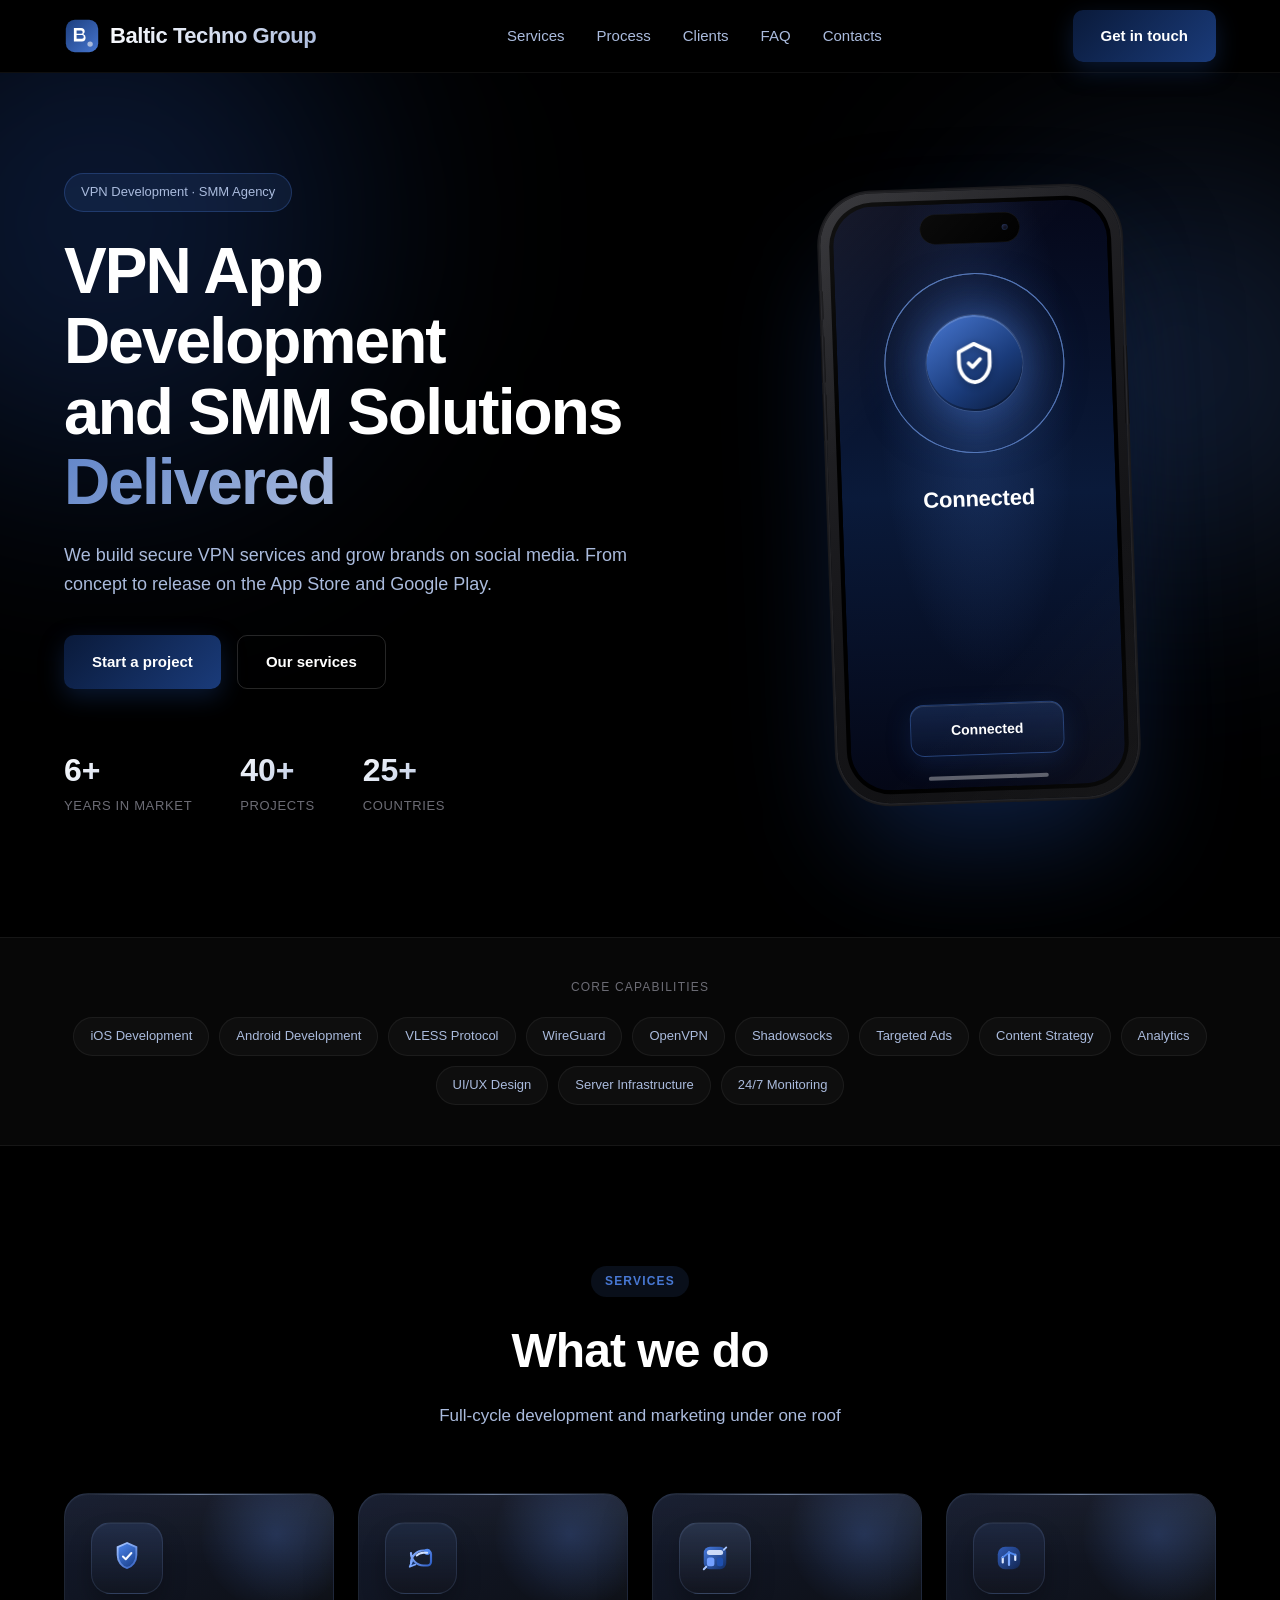
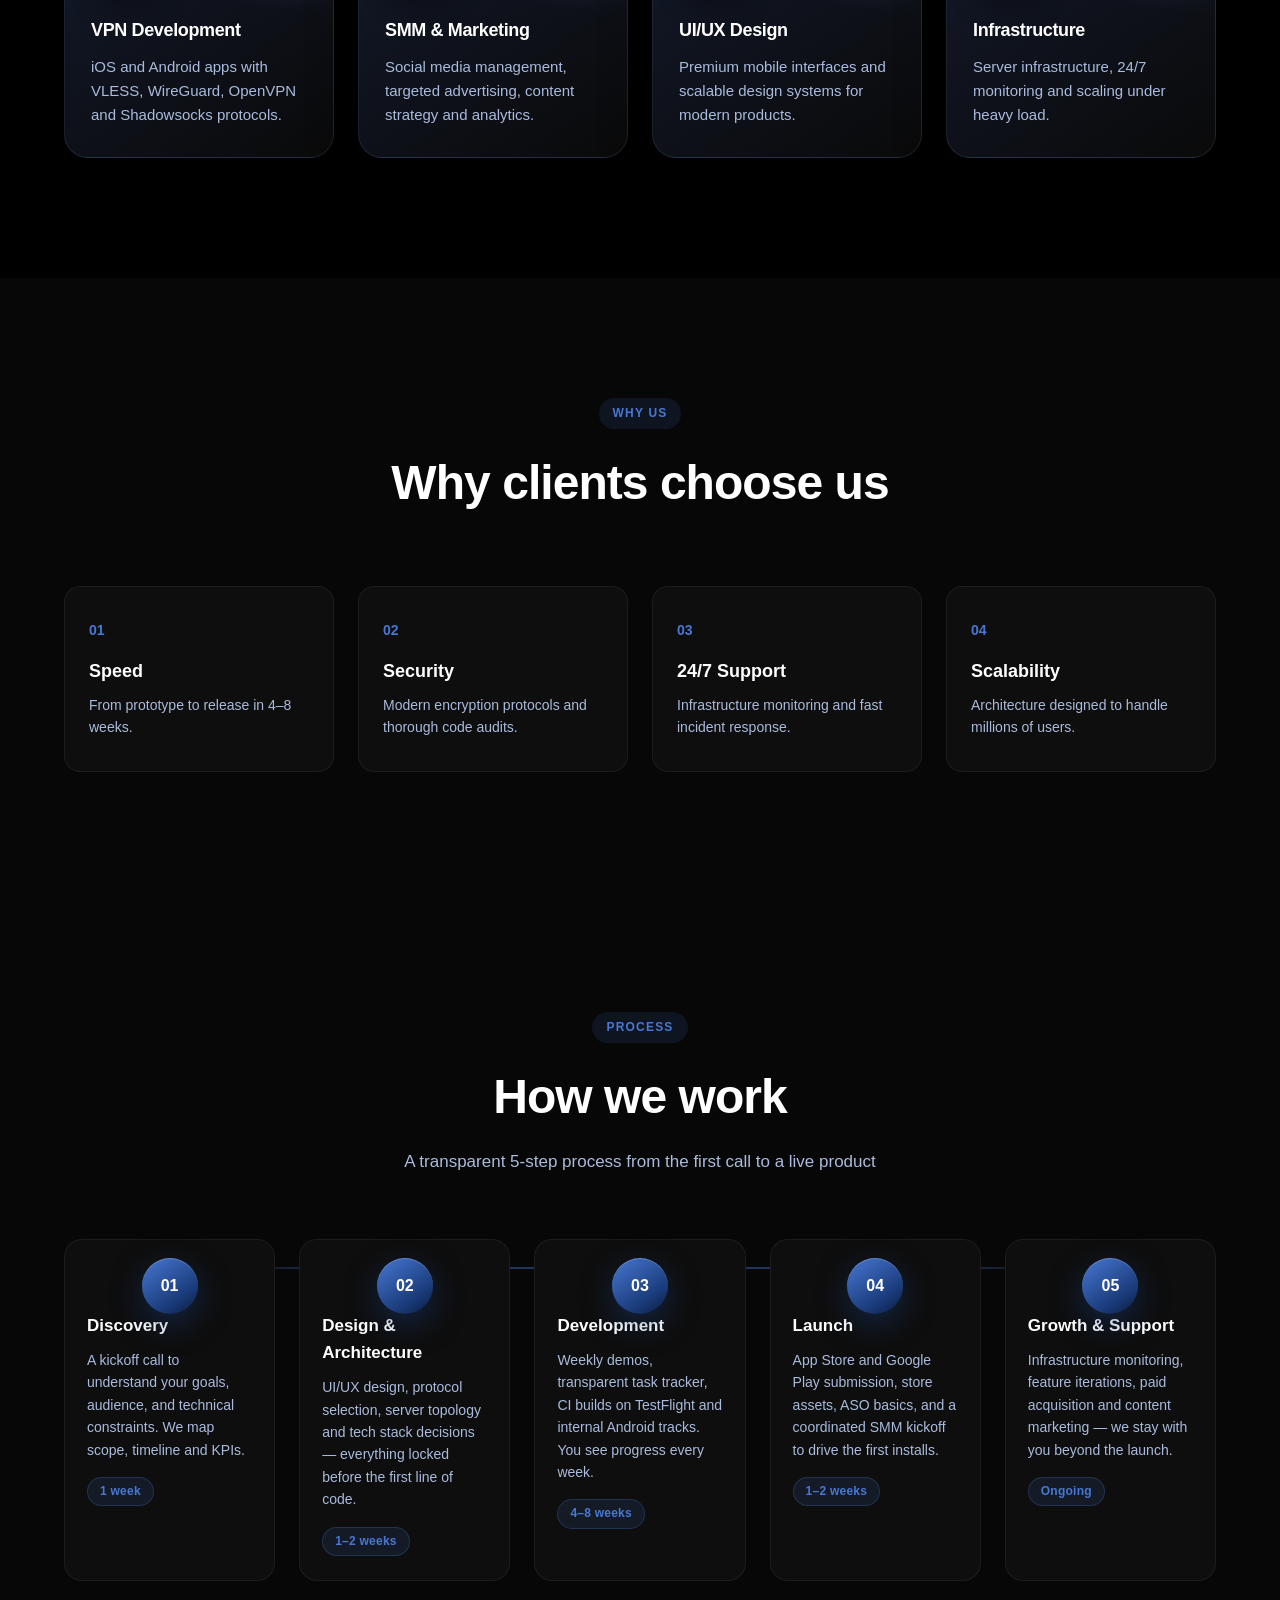
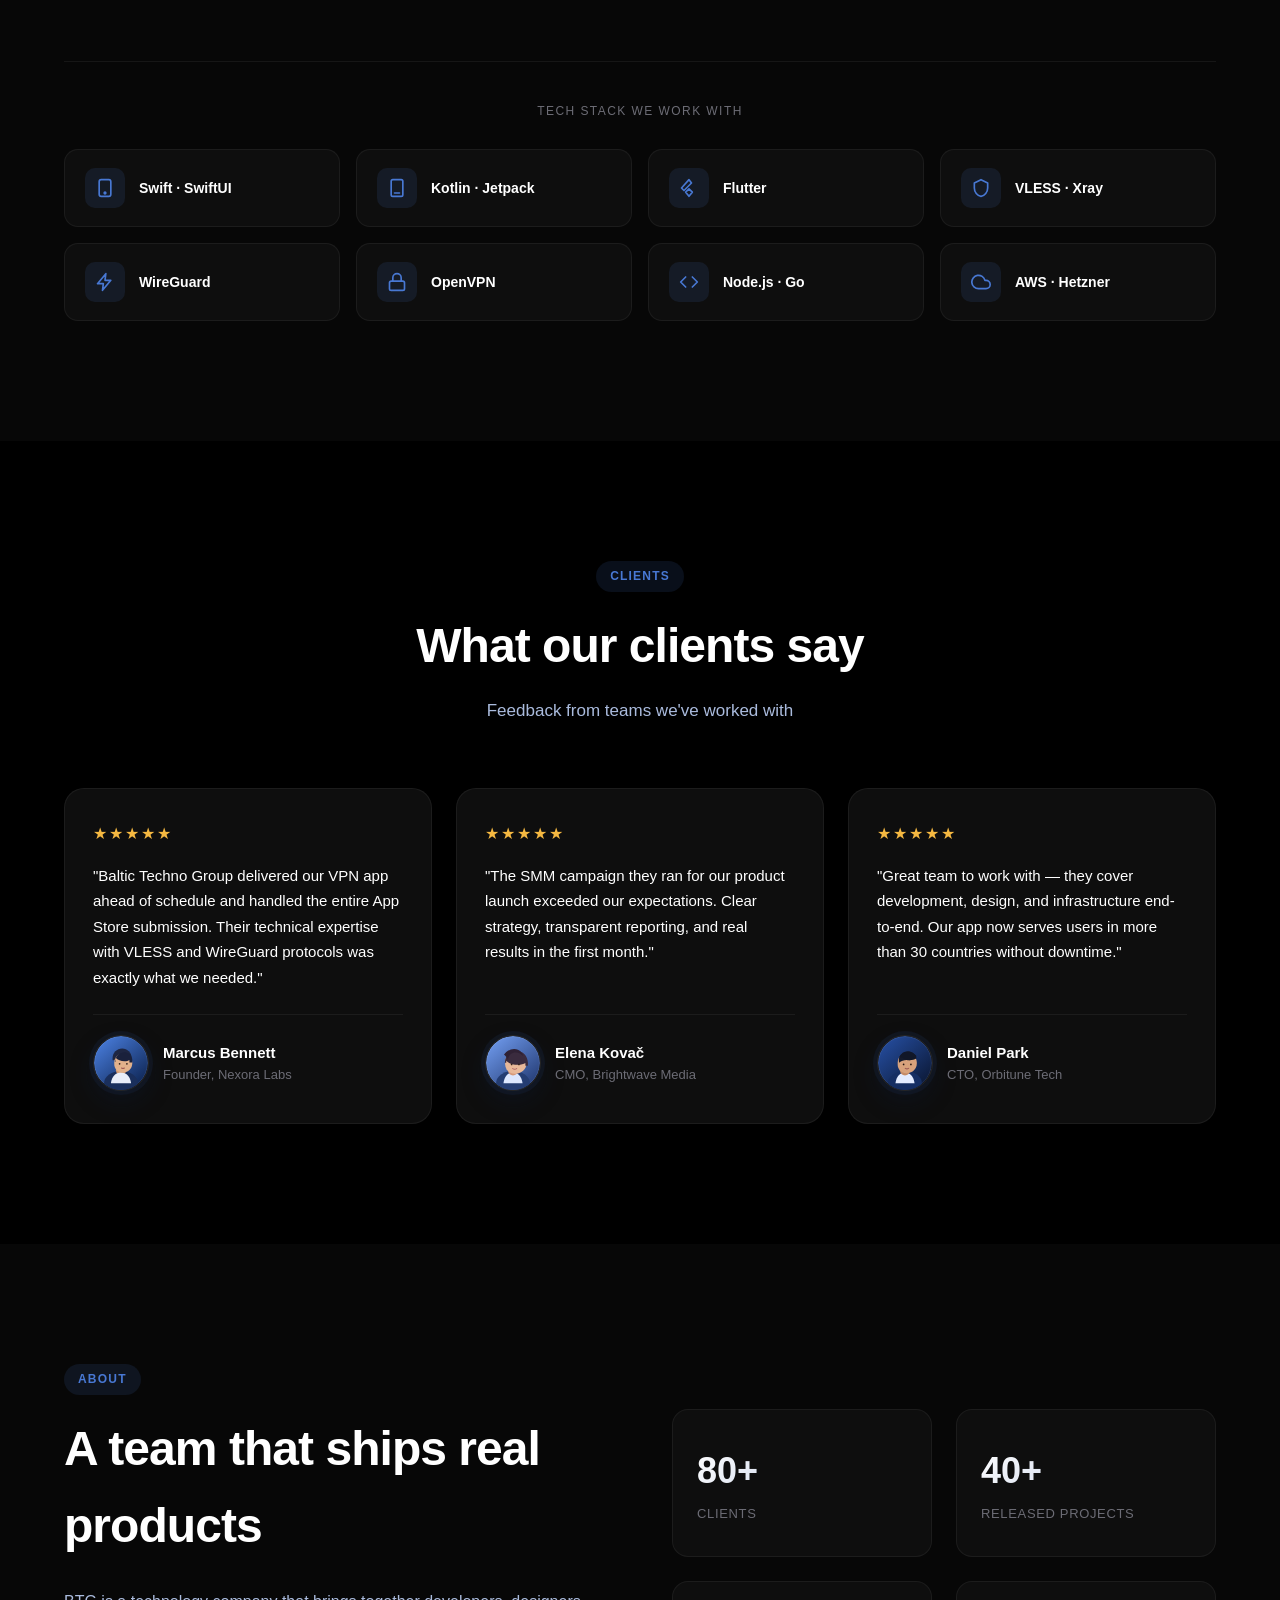
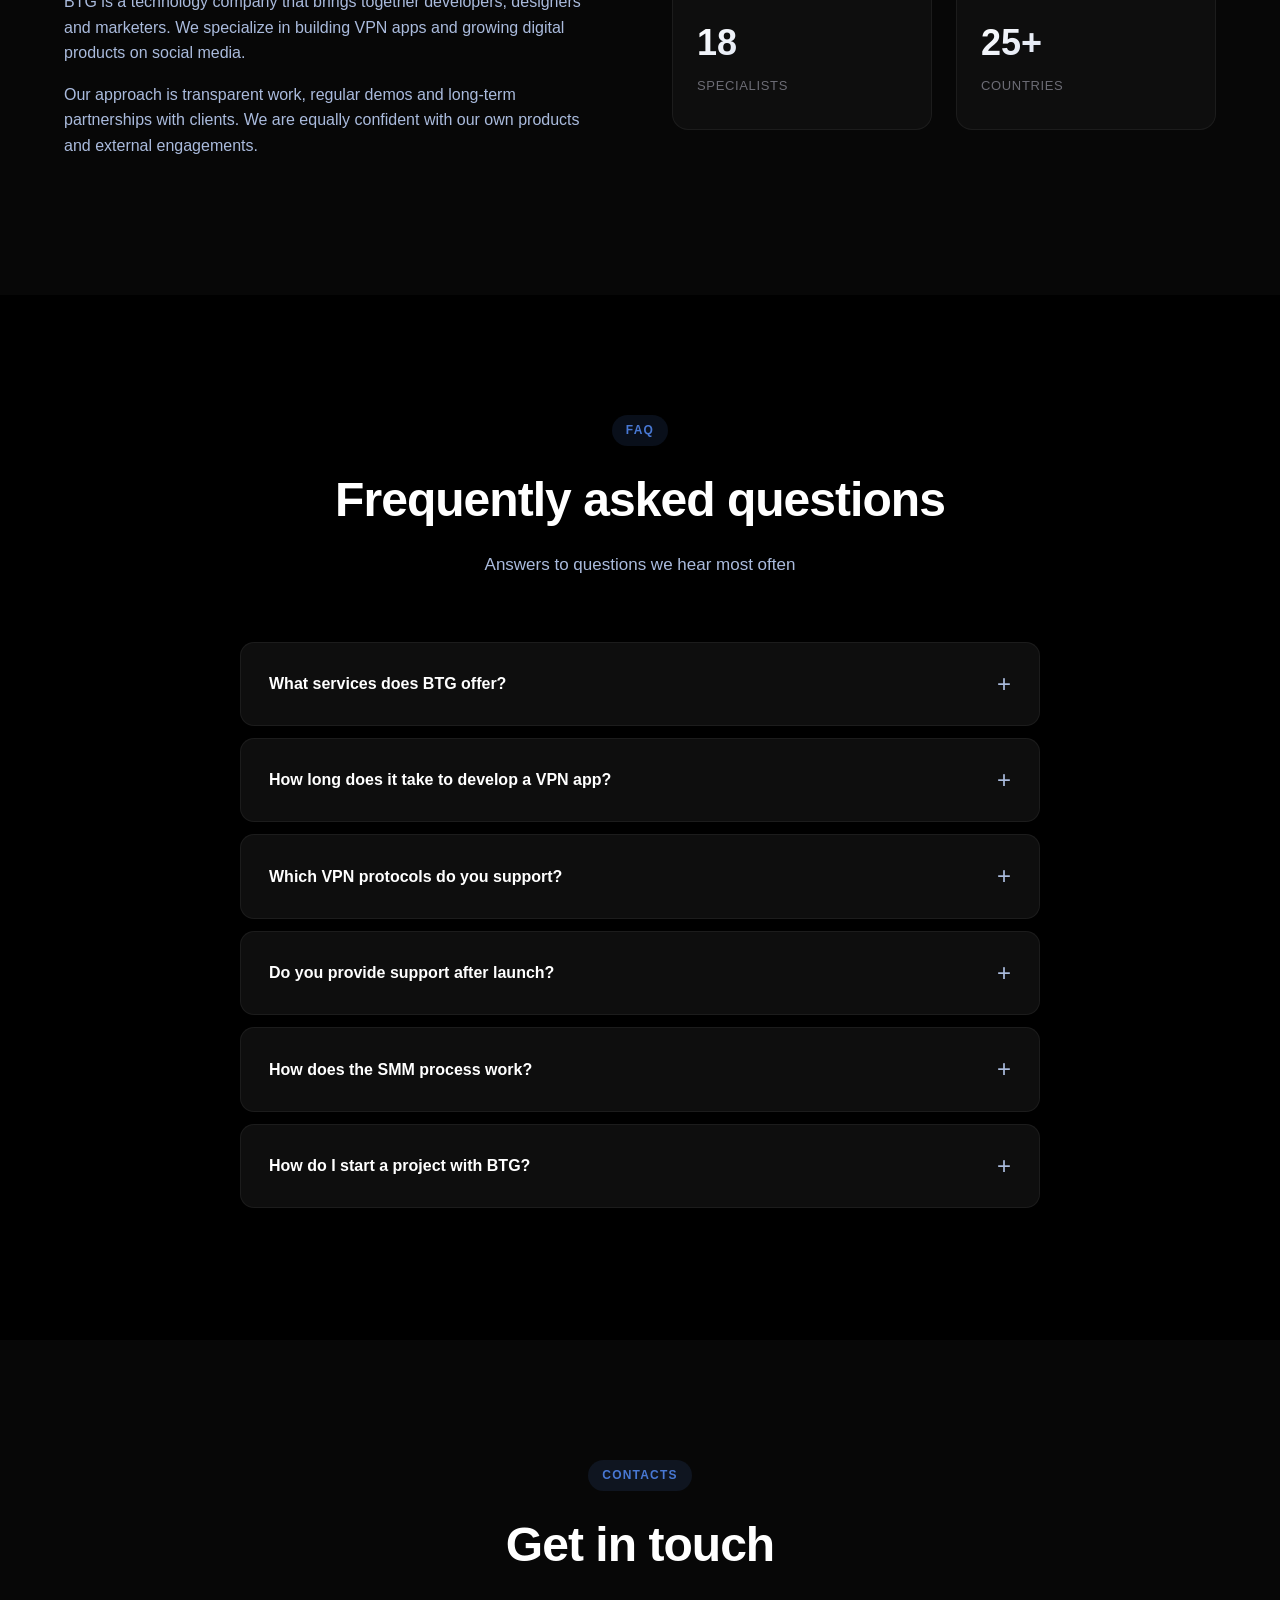
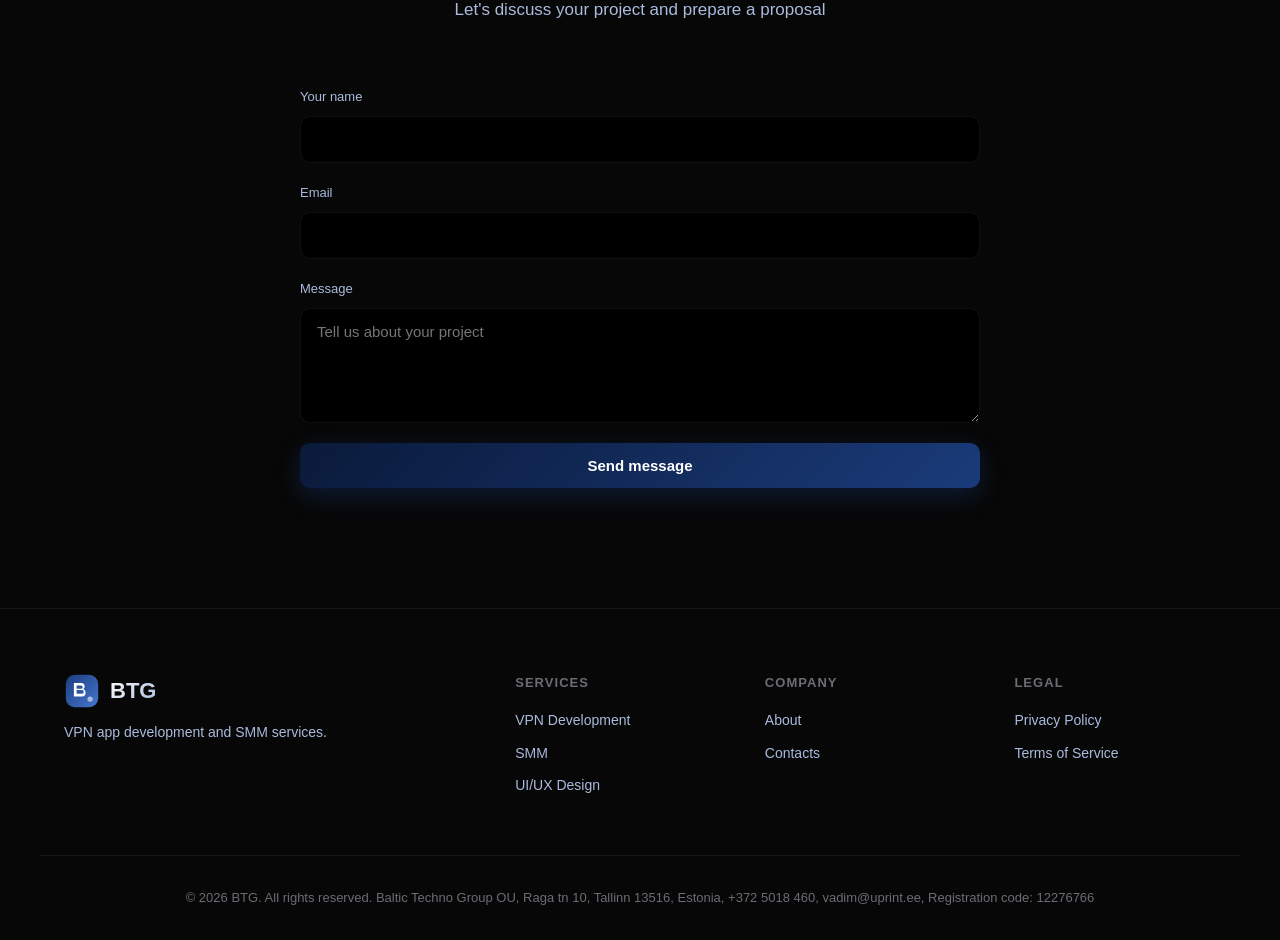
==== commit 427b55e2: "fix: ui bugs" ====
--- a/index.html
+++ b/index.html
@@ -11,7 +11,7 @@
   <title>Baltic Techno Group — VPN Development & SMM Agency</title>
   <link rel="preconnect" href="https://fonts.googleapis.com" />
   <link rel="preconnect" href="https://fonts.gstatic.com" crossorigin />
-  <link href="https://fonts.googleapis.com/css2?family=Manrope:wght@400;500;600;700;800&display=swap" rel="stylesheet" />
+  <link href="https://api.fontshare.com/v2/css?f[]=satoshi@300,400,500,700,900&display=swap" rel="stylesheet" />
   <link rel="stylesheet" href="styles.css" />
   <link rel="icon" type="image/svg+xml" href="data:image/svg+xml,%3Csvg xmlns='http://www.w3.org/2000/svg' viewBox='0 0 40 40'%3E%3Cdefs%3E%3ClinearGradient id='g' x1='0' y1='0' x2='40' y2='40' gradientUnits='userSpaceOnUse'%3E%3Cstop offset='0' stop-color='%231A3B7A'/%3E%3Cstop offset='1' stop-color='%234878D3'/%3E%3C/linearGradient%3E%3C/defs%3E%3Crect x='2' y='2' width='36' height='36' rx='10' fill='url(%23g)'/%3E%3Cpath d='M11 11h8a4 4 0 0 1 4 4 3.5 3.5 0 0 1-1.6 2.9A4 4 0 0 1 24 22a4 4 0 0 1-4 4h-9V11zm3 3v3.5h5a1.75 1.75 0 0 0 0-3.5h-5zm0 6.5V23h6a2 2 0 0 0 0-4h-6z' fill='%23fff'/%3E%3Ccircle cx='29' cy='29' r='3' fill='%23AABBDD'/%3E%3C/svg%3E" />
 </head>
@@ -30,7 +30,7 @@
           <path d="M11 11h8a4 4 0 0 1 4 4 3.5 3.5 0 0 1-1.6 2.9A4 4 0 0 1 24 22a4 4 0 0 1-4 4h-9V11zm3 3v3.5h5a1.75 1.75 0 0 0 0-3.5h-5zm0 6.5V23h6a2 2 0 0 0 0-4h-6z" fill="#fff"/>
           <circle cx="29" cy="29" r="3" fill="#AABBDD"/>
         </svg>
-        <span>BTG</span>
+        <span>Baltic Techno Group</span>
       </a>
       <nav class="nav__menu">
         <a href="#services">Services</a>
@@ -444,7 +444,7 @@
           <p class="section__sub">Let's discuss your project and prepare a proposal</p>
         </div>
         <div class="contacts contacts--single">
-          <form class="contacts__form" action="https://formsubmit.co/u9920651903@gmail.com" method="POST">
+          <form class="contacts__form" id="contact-form" action="https://formsubmit.co/ajax/u9920651903@gmail.com" method="POST">
             <input type="hidden" name="_subject" value="New inquiry from BTG website" />
             <input type="hidden" name="_captcha" value="false" />
             <label>
@@ -460,6 +460,7 @@
               <textarea name="message" rows="5" required placeholder="Tell us about your project"></textarea>
             </label>
             <button type="submit" class="btn btn--gradient btn--block">Send message</button>
+            <p class="contacts__notice" id="contact-form-notice" hidden></p>
           </form>
         </div>
       </div>
@@ -503,8 +504,7 @@
       </div>
     </div>
     <div class="container footer__bottom">
-      <div>© 2026 BTG. All rights reserved.</div>
-      <div>Baltic Techno Group OU, Raga tn 10, Tallinn 13516, Estonia, +372 5018 460, vadim@uprint.ee</div>
+      <div>© 2026 BTG. All rights reserved. Baltic Techno Group OU, Raga tn 10, Tallinn 13516, Estonia, +372 5018 460, vadim@uprint.ee, Registration code: 12276766</div>
     </div>
   </footer>
 
--- a/styles.css
+++ b/styles.css
@@ -20,7 +20,7 @@
 html { scroll-behavior: smooth; }
 
 body {
-  font-family: 'Manrope', -apple-system, BlinkMacSystemFont, 'SF Pro Display', sans-serif;
+  font-family: 'Satoshi', -apple-system, BlinkMacSystemFont, 'SF Pro Display', 'Inter', sans-serif;
   background: var(--bg);
   color: var(--text);
   line-height: 1.6;
@@ -935,6 +935,18 @@
 .contacts__form textarea:focus {
   outline: none;
   border-color: var(--accent);
+}
+.contacts__notice {
+  min-height: 24px;
+  font-size: 14px;
+  text-align: center;
+  color: var(--text-sec);
+}
+.contacts__notice.is-success {
+  color: #cfe0ff;
+}
+.contacts__notice.is-error {
+  color: #ffb4b4;
 }
 
 /* FOOTER */
